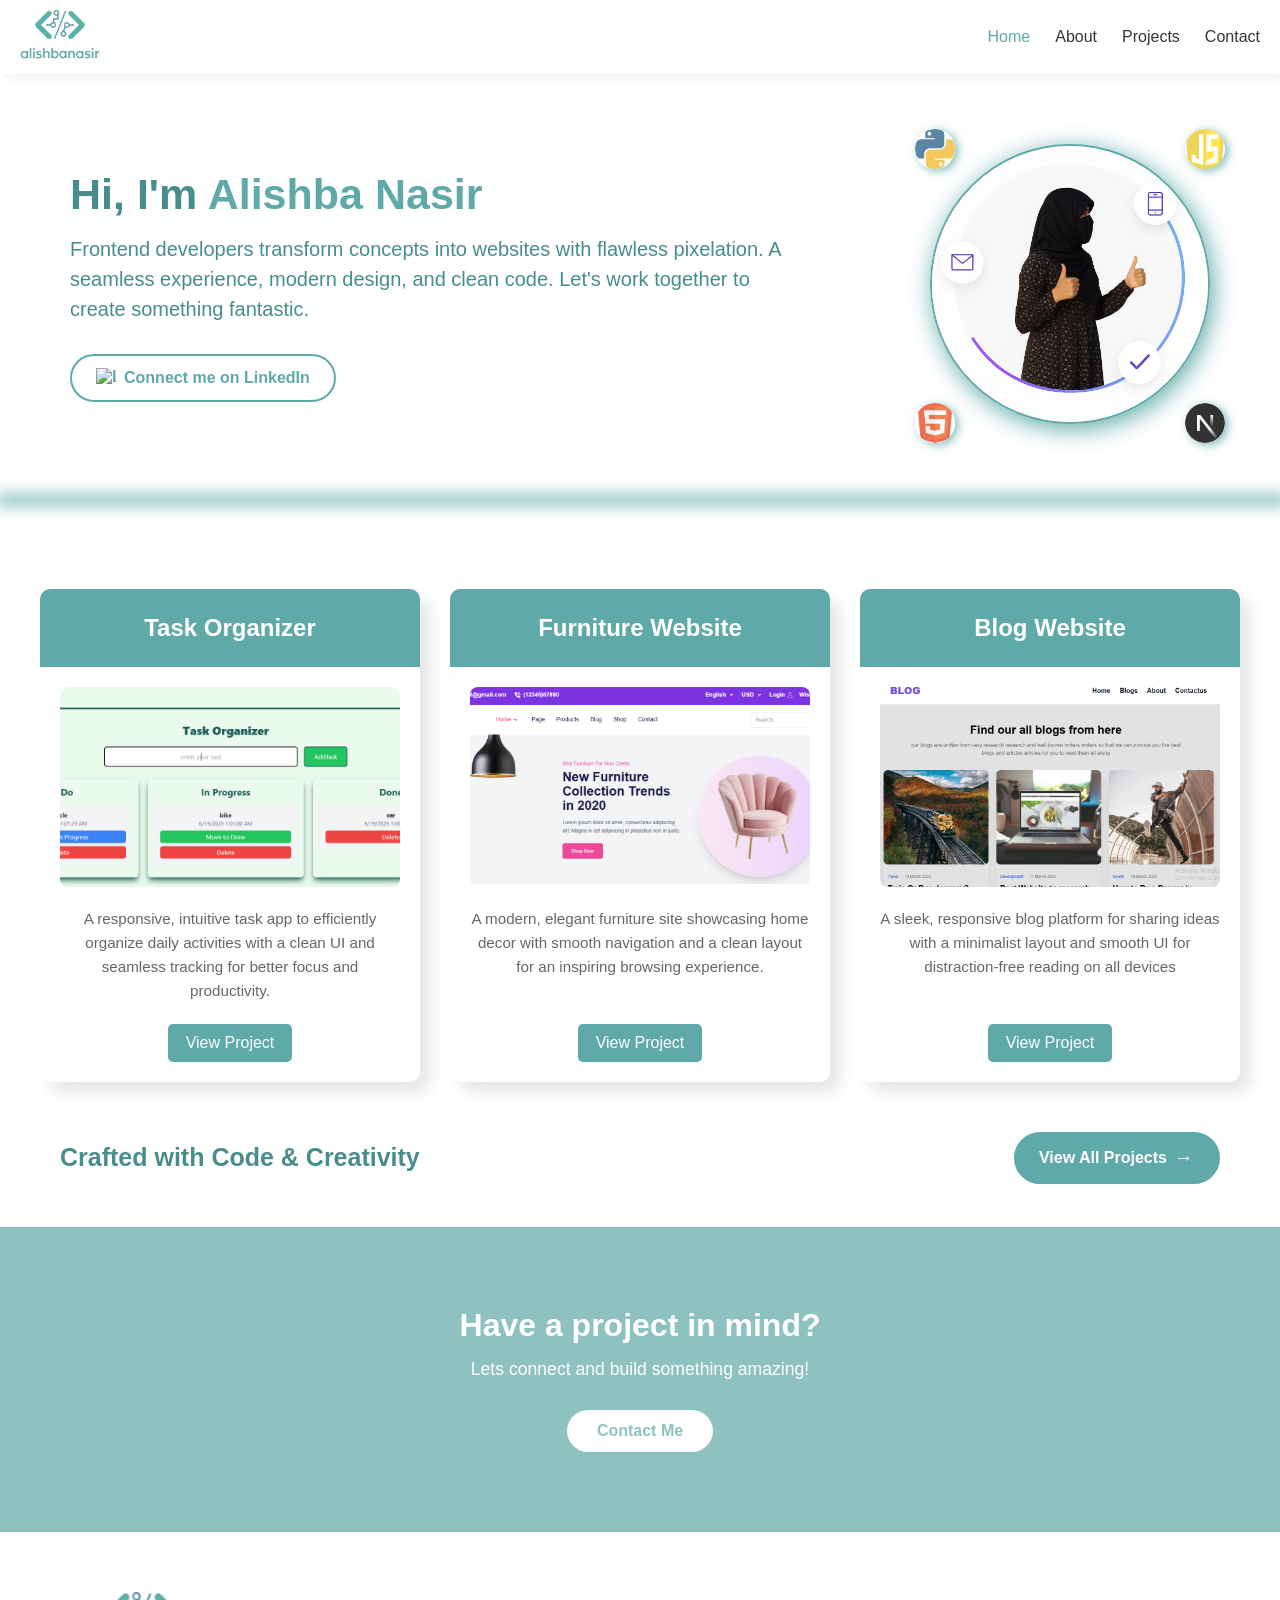
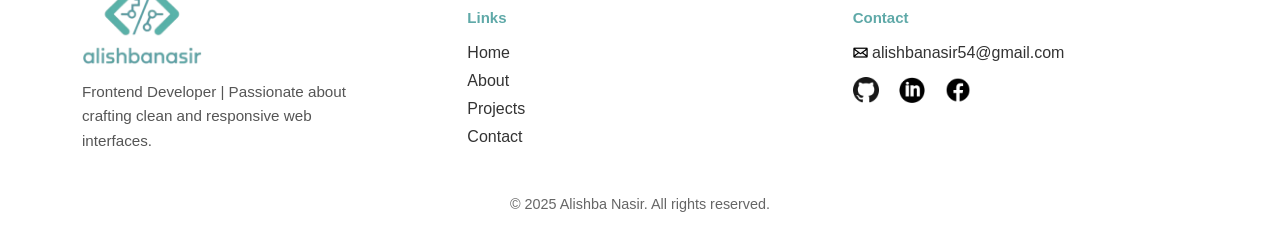
==== index.html @ 3011c217 "Updated code" ====
<!DOCTYPE html>
<html lang="en">

<head>
  <meta charset="UTF-8" />
  <meta name="viewport" content="width=device-width, initial-scale=1.0" />
  <link rel="shortcut icon" href="/assests/images/logo3.png" type="image/png">
  <link rel="icon" href="/assests/images/logo3.png" type="image/png">
  <title> Alishba Nasir | Developer</title>
  <link rel="stylesheet" href="/css/header.css" />
  <link rel="stylesheet" href="/css/home.css">
  <link rel="stylesheet" href="/css/footer.css">
</head>

<body>
  <header class="navbar">
    <div class="logo">
      <a href="/index.html"><img src="/assests/images/logo3.png" alt="Logo" /></a>
    </div>
    <div class="menu-toggle" onclick="toggleSidebar()">☰</div>
    <div class="sidebar" id="sidebar">
      <div class="close-btn" onclick="toggleSidebar()">×</div>
      <div class="sidebar-logo">
        <a href="/index.html"><img src="/assests/images/logo3.png" alt="Logo" /></a>
      </div>
      <ul class="sidebar-links">
        <li><a href="/index.html" class="active">Home</a></li>
        <li><a href="/about.html">About</a></li>
        <li><a href="/project.html">Projects</a></li>
        <li><a href="/contact.html">Contact</a></li>
      </ul>
    </div>
    <ul class="nav-links">
      <li><a href="/index.html" class="active">Home</a></li>
      <li><a href="/about.html">About</a></li>
      <li><a href="/project.html">Projects</a></li>
      <li><a href="/contact.html">Contact</a></li>
    </ul>
  </header>

  <div class="home">
    <section class="hero">
      <div class="hero-container">
        <div class="hero-text">
          <h1>Hi, I'm <span>Alishba Nasir</span></h1>
          <p>Frontend developers transform concepts into websites with flawless pixelation. A seamless experience,
            modern design, and clean code. Let's work together to create something fantastic.</p>
          <div class="hero-buttons">
            <a href="https://www.linkedin.com/in/alishba-nasirr/" target="_blank" class="btn outline linkedin-btn">
              <img src="https://cdn.jsdelivr.net/gh/devicons/devicon/icons/linkedin/linkedin-original.svg"
                alt="LinkedIn" class="icon">
              Connect me on LinkedIn
            </a>
          </div>
        </div>
        <div class="hero-image">
          <div class="image-wrapper">
            <img src="/assests/images/pro.jpeg" alt="Alishba Nasir" />
            <div class="svg-icons">
              <img src="/assests/images/python.webp" class="icon top-left" alt="python">
              <img src="/assests/images/java.svg" class="icon top-right" alt="JavaScript">
              <img src="/assests/images/html.png" class="icon bottom-left" alt="HTML">
              <img src="/assests/images/nextjs.png" class="icon bottom-right" alt="nextjs">
            </div>
          </div>
        </div>
      </div>
    </section>
    <div class="hori"></div>
    <section class="projects">
      <div class="container">
        <div class="project-grid">
          <div class="project-card">
            <div class="project-category-top">
              <h3>Task Organizer</h3>
            </div>
            <div class="project-content-bottom">
              <img src="/assests/images/task.png" alt="Task Organizer">
              <p>A responsive, intuitive task app to efficiently organize daily activities with a clean UI and seamless
                tracking for better focus and productivity.</p>
              <a href="https://smit-hackathon-task-management-system.vercel.app/" target="_blank"
                class="project-btn">View Project</a>
            </div>
          </div>
          <div class="project-card">
            <div class="project-category-top">
              <h3>Furniture Website</h3>
            </div>
            <div class="project-content-bottom">
              <img src="/assests/images/furniture.png" alt="Furniture Website">
              <p>A modern, elegant furniture site showcasing home decor with smooth navigation and a clean layout for an
                inspiring browsing experience.</p>
              <a href="https://furniture-web-eight.vercel.app/" target="_blank" class="project-btn">View Project</a>
            </div>
          </div>
          <div class="project-card">
            <div class="project-category-top">
              <h3>Blog Website</h3>
            </div>
            <div class="project-content-bottom">
              <img src="/assests/images/blog1.png" alt="Blog Website">
              <p>A sleek, responsive blog platform for sharing ideas with a minimalist layout and smooth UI for
                distraction-free reading on all devices</p>
              <a href="https://blog-website-jet-six.vercel.app/" target="_blank" class="project-btn">View Project</a>
            </div>
          </div>
        </div>
      </div>
    </section>

    <section class="projects">
      <div class="container">
        <div class="services-header">
          <h6 class="section-heading"><b>Crafted with Code & Creativity</b></h6>
          <a href="/project.html" class="view-all-services-btn">
            View All Projects
            <span class="arrow-icon">&#x2192;</span>
          </a>
        </div>
      </div>
    </section>

    <br>
    <section class="cta-section">
      <h2>Have a project in mind?</h2>
      <p>Lets connect and build something amazing!</p>
      <a href="/contact.html" class="btn primary">Contact Me</a>
    </section>
  </div>


  <footer class="footer">
    <div class="footer-container">
      <div class="footer-left">
        <a href="/index.html"><img src="/assests/images/logo3.png" alt="logo"></a>
        <p>Frontend Developer | Passionate about crafting clean and responsive web interfaces.</p>
      </div>
      <div class="footer-middle">
        <h4><b>Links</b></h4>
        <br>
        <ul>
          <li><a href="/index.html">Home</a></li>
          <li><a href="/about.html">About</a></li>
          <li><a href="/project.html">Projects</a></li>
          <li><a href="/contact.html">Contact</a></li>
        </ul>
      </div>
      <div class="footer-right">
        <h4><b>Contact</b></h4>
        <br>
        <p class="email"><img src="/assests/images/email.png" alt=""><a href="mailto:alishbanasir54@gmail.com">
            alishbanasir54@gmail.com</a></p>
        <div class="social-icons">
          <a href="https://github.com/alishbanasir"><img src="/assests/images/git.png" alt="GitHub"></a>
          <a href="https://www.linkedin.com/in/alishba-nasirr/"><img src="/assests/images/linkdin.png"
              alt="LinkedIn"></a>
          <a href="https://www.facebook.com/alishba.nasir.167"><img src="/assests/images/fac.png" alt="Facebook"></a>
        </div>
      </div>
    </div>
    <div class="footer-bottom">
      <p>&copy; 2025 Alishba Nasir. All rights reserved.</p>
    </div>
  </footer>

  <script>
    function toggleSidebar() {
      const sidebar = document.getElementById("sidebar");
      sidebar.classList.toggle("show");
    }
  </script>
</body>

</html>
---- css/header.css ----
.navbar {
  background-color: #fff;
  box-shadow: 5px 5px 12px rgba(0, 0, 0, 0.05);
  padding: 10px 20px;
  display: flex;
  justify-content: space-between;
  align-items: center;
  position: sticky;
  top: 0;
  z-index: 1000;
}
.logo img {
  width: 80px;
  height: auto;
  object-fit: contain;
}
@media (max-width: 480px) {
  .logo img {
    width: 50px;
  }
}
.nav-links {
  list-style: none;
  display: flex;
  gap: 25px;
}
.nav-links li a {
  text-decoration: none;
  color: #333;
  font-size: 1rem;
  font-weight: 500;
  transition: 0.3s ease;
}
.nav-links li a:hover,
.nav-links li a.active {
  color: #5fa9a8;
}
.active {
  color: #5fa9a8;
}
.menu-toggle {
  display: none;
}
@media (max-width: 768px) {
  .menu-toggle {
    display: block;
    font-size: 1.8rem;
    cursor: pointer;
    color: #5fa9a8;
  }
  .nav-links {
    display: none !important;
  }
}
.sidebar {
  position: fixed;
  top: 0;
  left: -300px;
  width: 250px;
  height: 100%;
  background-color: white;
  box-shadow: 2px 0 10px rgba(0, 0, 0, 0.1);
  z-index: 2000;
  display: flex;
  flex-direction: column;
  align-items: center;
  padding-top: 20px;
  transition: 0.3s ease-in-out;
}
.sidebar.show {
  left: 0;
}
.close-btn {
  align-self: flex-end;
  font-size: 1.8rem;
  margin: 10px 20px 0 0;
  cursor: pointer;
  color: #5fa9a8;
}
.sidebar-logo img {
  width: 80px;
  margin-bottom: 20px;
}
.sidebar-links {
  list-style: none;
  padding: 0;
  width: 100%;
  text-align: center;
}
.sidebar-links li {
  margin: 15px 0;
}
.sidebar-links li a {
  text-decoration: none;
  color: #333;
  font-weight: 500;
  font-size: 1.1rem;
  transition: 0.3s ease;
}
.sidebar-links li a:hover,
.sidebar-links li a.active {
  color: #5fa9a8;
}
---- css/home.css ----
* {
  margin: 0;
  padding: 0;
  box-sizing: border-box;
}
body {
  font-family: Arial, sans-serif;
  margin: 0;
  padding: 0;
  box-sizing: border-box;
  background-color: #ffffff;
  overflow-x: hidden;
}

/* home */
.home {
  animation: fadeIn 1s ease-in-out;
}
.hero {
  position: relative;
  background-color: transparent;
  width: 100%;
  margin: auto;
  padding: 20px 20px;
  overflow: hidden;
}
.hero-container {
  width: 100%;
  margin: auto;
  display: flex;
  padding: 50px;
  background-color: transparent;
  animation: fadeIn 1s ease-in-out;
  flex-direction: column-reverse;
  align-items: center;
  gap: 60px;
  position: relative;
  z-index: 1;
}
.hero-text {
  flex: 1;
  text-align: center;
  padding: 0 px;
}
.hero-text h1 {
  font-size: clamp(33px, 6vw, 43px);
  color: #468d8c;
  margin-bottom: 15px;
}
.hero-text h1 span {
  color: #5fa9a8;
}
.hero-text p {
  font-size: clamp(17px, 3vw, 20px);
  line-height: 1.5;
  max-width: 90%;
  margin: auto;
  color: #468d8c;
}
@media (max-width: 768px) {
  .hero-text h1 {
    font-size: clamp(26px, 5vw, 34px);
  }
  .hero-text p {
    font-size: clamp(15px, 2.8vw, 16px);
    max-width: 95%;
  }
}
@media (max-width: 480px) {
  .hero-text h1 {
    font-size: clamp(28px, 8vw, 30px);
    margin-bottom: 10px;
  }
  .hero-text p {
    font-size: clamp(15px, 3.5vw, 16px);
    max-width: 100%;
    line-height: 1.4;
  }
  .hero-text {
    padding: 0 15px;
  }
}
@media (min-width: 320px) and (max-width: 450px) {
  .hero-text h1 {
    font-size: clamp(30px, 7vw, 40px);
  }
}
.hero-buttons {
  display: flex;
  margin-top: 30px;
  justify-content: flex-start;
  gap: 10px;
  flex-wrap: wrap;
}

.btn {
  padding: 12px 24px;
  font-size: 1rem;
  border-radius: 30px;
  font-weight: 600;
  transition: 0.3s ease;
  text-decoration: none;
  display: inline-flex;
  align-items: center;
  white-space: nowrap;
}

.btn.primary {
  background-color: #5fa9a8;
  color: #fff;
}

.btn.primary:hover {
  text-decoration: 2px underline #ffffff;
}

.btn.outline {
  border: 2px solid #5fa9a8;
  color: #5fa9a8;
  background: transparent;
}
.btn.outline:hover {
  background-color: #5fa9a8;
  box-shadow: 5px 5px 5px #5fa9a8;
  color: white;
}

.btn .icon {
  width: 20px;
  height: 20px;
  margin-right: 8px;
}
@media (max-width: 480px) {
  .btn {
    font-size: 0.9rem;
    padding: 10px 20px;
  }

  .btn .icon {
    width: 18px;
    height: 18px;
    margin-right: 6px;
  }
}
.hero-image .image-wrapper {
  position: relative;
  width: 100%;
  max-width: 280px;
  height: auto;
}
.hero-image img {
  width: 100%;
  max-width: 280px;
  height: auto;
  border-radius: 50%;
  object-fit: cover;
  border: 2px solid #5fa9a8;
  box-shadow: 3px 5px 24px #5fa9a8;
}
.svg-icons .icon {
  border: 0px solid black;
  box-shadow: 3px 2px 10px #5fa9a8;
}
.svg-icons {
  position: absolute;
  top: 0;
  left: 0;
  width: 100%;
  height: 100%;
  pointer-events: none;
}
.svg-icons .icon {
  position: absolute;
  width: 40px;
  height: 40px;
  animation: float 6s ease-in-out infinite;
  opacity: 0.8;
}
@media (max-width: 480px) {
  .svg-icons .icon {
    width: 30px;
    height: 30px;
  }
  .hero-buttons {
    justify-content: center;
    display: flex;
  }
}
@media (max-width: 768px) {
  .hero-buttons {
    justify-content: center;
    display: flex;
  }
}
.svg-icons .top-left {
  top: -15px;
  left: -15px;
}
.svg-icons .top-right {
  top: -15px;
  right: -15px;
}
.svg-icons .bottom-left {
  bottom: -15px;
  left: -15px;
}
.svg-icons .bottom-right {
  bottom: -15px;
  right: -15px;
}
.cta-section {
  text-align: center;
  padding: 80px 20px;
  background: #5fa9a8;
  color: #fff;
  opacity: 0.7;
}
.cta-section h2 {
  font-size: 2rem;
  margin-bottom: 15px;
  color: #fff;
}
.cta-section p {
  font-size: 1.1rem;
  margin-bottom: 30px;
}
.cta-section .btn.primary {
  padding: 12px 30px;
  background-color: #fff;
  color: #5fa9a8;
  font-weight: 600;
  border-radius: 30px;
  text-decoration: none;
  transition: 0.3s ease;
}
.cta-section .btn.primary:hover {
  background-color: #5fa9a8;
  color: #fff;
  border: 4px solid #fff;
}
@keyframes float {
  0%,
  100% {
    transform: translateY(0);
  }
  50% {
    transform: translateY(-10px);
  }
}
@media (min-width: 768px) {
  .hero-container {
    flex-direction: row;
    justify-content: space-between;
    align-items: center;
  }
  .hero-text {
    text-align: left;
  }
  .hero-text p {
    margin-left: 0;
  }
}
.linkedin-contact a.btn {
  margin-top: 10px;
  display: inline-block;
  text-decoration: none;
  color: #0077b5;
  border: 2px solid #0077b5;
  padding: 10px 20px;
  border-radius: 5px;
  transition: all 0.3s ease;
}

.linkedin-contact a.btn:hover {
  background-color: #0077b5;
  color: white;
}

/* about */
.container {
  width: 100%;
  margin: auto;
  height: min-content;
  padding: 25px 20px;
  animation: fadeIn 1s ease-in-out;
}
h2 {
  text-align: center;
  font-size: 2.8rem;
  margin-bottom: 50px;
  color: #003b73;
}
.about-wrapper {
  display: flex;
  flex-direction: column-reverse;
  gap: 40px;
  align-items: center;
  background-color: transparent;
  border-radius: 15px;
  box-shadow: 0 8px 25px rgba(0, 0, 0, 0.06);
  padding: 40px;
  animation: fadeIn 1s ease-in-out;
}
.about-text {
  flex: 1;
}
.about-text p {
  font-size: 1.1rem;
  line-height: 1.8;
  margin-bottom: 15px;
}
.about-text strong {
  color: #5fa9a8;
}
.about-img img {
  width: 100%;
  max-width: 280px;
  height: auto;
  border-radius: 50%;
  object-fit: cover;
  border: 2px solid #5fa9a8;
  box-shadow: 3px 5px 24px #5fa9a8;
}
.skills {
  text-align: center;
  margin-top: 40px;
  width: 100%;
}
.skills h3 {
  font-size: 40px;
  margin-bottom: 30px;
  color: #5fa9a8;
}
.skills-list {
  display: flex;
  flex-wrap: wrap;
  justify-content: center;
  gap: 20px;
}
.skills-list span:hover {
  background-color: transparent;
  color: #5fa9a8;
  border: 2px solid #5fa9a8;
}
.skills-list span {
  background-color: #5fa9a8;
  color: #fff;
  padding: 12px 15px;
  border-radius: 50px;
  font-size: 0.95rem;
  font-weight: 500;
}
@media (min-width: 768px) {
  .about-wrapper {
    flex-direction: row;
  }
}
@keyframes fadeIn {
  from {
    opacity: 0;
    transform: translateY(20px);
  }
  to {
    opacity: 1;
    transform: translateY(0);
  }
}

/* project , home*/
.projects {
  background-color: transparent;
  padding: 0px 20px;
}
:root {
  --primary-seagreen: #5fa9a8;
  --light-grey-bg: #f8f8f8;
  --dark-text: #333333;
  --medium-text: #666666;
  --white: #ffffff;
  --shadow-base: rgba(0, 0, 0, 0.1);
  --shadow-hover: rgba(0, 0, 0, 0.2);
}
.projects-section {
  padding: 80px 0;
}
.services-header {
  display: flex;
  justify-content: space-between;
  align-items: center;
  padding: 0 20px;
  flex-wrap: nowrap;
}
.section-tagline {
  font-size: 1em;
}
.section-heading {
  font-size: 25px;
  color: #468d8c;
  font-weight: 700;
}
.view-all-services-btn {
  padding: 14px 23px;
  font-weight: 600;
  display: flex;
  align-items: center;
  justify-content: center;
  gap: 5px;
  border: 2px solid #5fa9a8;
  background-color: #5fa9a8;
  transition: all 0.3s ease;
  color: white;
  border-radius: 50px;
  transition: background-color 0.3s ease;
  text-decoration: none;
  white-space: nowrap;
  flex-shrink: 0;
  margin-left: auto;
}
.view-all-services-btn .arrow-icon {
  background-color: #5fa9a8;
  color: #fff;
  border-radius: 50%;
  width: 23px;
  height: 20px;
  display: flex;
  justify-content: center;
  align-items: center;
  font-size: 1.2em;
  font-weight: bold;
  color: white;
  transition: background-color 0.3s ease;
}
.view-all-services-btn:hover {
  transform: scale(1.06);
}
.view-all-services-btn:hover {
  background-color: transparent;
  border: 2px solid #5fa9a8;
  color: #5fa9a8;
}
.view-all-services-btn:hover .arrow-icon {
  background-color: #fff;
  color: #5fa9a8;
  font-size: 25px;
  font-weight: 900;
  margin-bottom: 5px;
}
.project-grid {
  display: grid;
  grid-template-columns: repeat(auto-fit, minmax(300px, 1fr));
  gap: 30px;
  margin-top: 3%;
  animation: fadeIn 1s ease-in-out;
}
@media (min-width: 768px) {
  .project-grid {
    grid-template-columns: repeat(2, 1fr);
  }
}
@media (min-width: 1024px) {
  .project-grid {
    grid-template-columns: repeat(3, 1fr);
  }
}
.project-card {
  background-color: transparent;
  border-radius: 10px;
  overflow: hidden;
  animation: fadeIn 1s ease-in-out;
  box-shadow: 10px 10px 15px rgba(0, 0, 0, 0.1);
  transition: transform 0.4s ease;
  box-shadow: 0.4s ease;
  text-align: center;
  display: flex;
  flex-direction: column;
  position: relative;
}
.project-card:hover {
  transform: translateY(-10px);
  box-shadow: 0 15px 30px var(--shadow-hover);
}
.project-category-top {
  background-color: var(--primary-seagreen);
  color: var(--white);
  padding: 25px 20px;
  text-align: center;
}
.project-category-top h3 {
  margin: 0;
  font-size: 1.5rem;
  font-weight: 600;
}
.project-content-bottom {
  padding: 20px;
  flex-grow: 1;
  display: flex;
  flex-direction: column;
  justify-content: space-between;
  align-items: center;
}
.project-content-bottom img {
  width: 100%;
  height: 200px;
  object-fit: cover;
  border-radius: 8px;
  margin-bottom: 20px;
}
.project-content-bottom p {
  font-size: 0.95rem;
  color: var(--medium-text);
  line-height: 1.6;
  margin-bottom: 20px;
  flex-grow: 1;
  text-align: center;
}
.project-btn {
  display: inline-block;
  background-color: #5fa9a8;
  transition: all 0.3s ease;
  color: white;
  padding: 10px 18px;
  border-radius: 5px;
  transition: background-color 0.3s ease;
  text-decoration: none;
}
.project-card:hover {
  transform: scale(1.06);
}
.project-btn:hover {
  background-color: transparent;
  border: 2px solid #5fa9a8;
  color: #5fa9a8;
}
@media (max-width: 992px) {
  .services-header {
    flex-direction: column;
    align-items: center;
  }
  .section-heading {
    font-size: 25px;
    text-align: center;
    width: 100%;
  }
  .view-all-services-btn {
    max-width: 160px;
    padding: 10px 23px;
    margin-top: 8px;
    font-size: 0.95em;
    margin-left: 0;
  }
  .view-all-services-btn .arrow-icon {
    width: 23px;
    height: 20px;
  }
  .projects-section {
    padding: 60px 0;
  }
  .project-grid {
    grid-template-columns: 1fr;
    gap: 25px;
  }
  .project-category-top h3 {
    font-size: 1.3rem;
  }
  .project-content-bottom img {
    height: 180px;
  }
  .project-content-bottom p {
    font-size: 0.9rem;
  }
  .project-btn {
    padding: 8px 16px;
    font-size: 0.9rem;
  }
  .contact-me-btn {
    padding: 12px 30px;
    font-size: 1.1rem;
  }
}
@media (max-width: 768px) {
  .services-header {
    margin-bottom: 30px;
    gap: 15px;
  }
  .section-heading {
    font-size: 20px;
  }
  .view-all-services-btn {
    max-width: 280px;
    margin-top: 1px;
    padding: 12px 25px;
    font-size: 0.9em;
  }
  .view-all-services-btn .arrow-icon {
    width: 22px;
    height: 22px;
  }
}
@media (max-width: 480px) {
  .services-header {
    margin-bottom: 25px;
    gap: 10px;
  }
  .section-heading {
    font-size: 14px;
  }
  .view-all-services-btn {
    max-width: 250px;
    padding: 10px 20px;
    font-size: 0.85em;
  }
  .view-all-services-btn .arrow-icon {
    width: 20px;
    height: 20px;
  }
  .projects-section {
    padding: 40px 0;
  }
  .project-category-top {
    padding: 20px 15px;
  }
  .project-content-bottom {
    padding: 15px;
  }
  .project-content-bottom img {
    height: 150px;
  }
  .contact-me-btn {
    padding: 10px 25px;
    font-size: 1rem;
  }
}
@keyframes fadeIn {
  from {
    opacity: 0;
    transform: translateY(20px);
  }
  to {
    opacity: 1;
    transform: translateY(0);
  }
}
.hori {
  color: #5fa9a8;
  margin-bottom: 30px;
  box-shadow: 2px 2px 15px 5px #5fa9a8;
  opacity: 0.9;
}

/* contact */
.contact h2 {
  text-align: center;
  font-size: 2rem;
  color: #5fa9a8;
  margin-bottom: 15px;
}
.contact-form {
  max-width: 600px;
  margin: 0 auto;
  display: flex;
  animation: fadeIn 1s ease-in-out;
  flex-direction: column-reverse;
  flex-direction: column;
  gap: 15px;
}
.contact-form input,
.contact-form textarea {
  padding: 12px;
  border: 1px solid #ccc;
  border-radius: 5px;
  font-size: 1rem;
}
.contact-form .btn {
  background-color: #5fa9a8;
  color: white;
  border: none;
  border-radius: 5px;
  font-size: medium;
  padding: 15px 15px;
  cursor: pointer;
}
.contact-form .btn:hover {
  border: 2px solid #5fa9a8;
  border-radius: 5px;
  color: #5fa9a8;
  font-weight: 600;
  background-color: transparent;
  text-decoration: underline #5fa9a8;
}
.contact-info {
  text-align: center;
  margin-top: 40px;
  font-size: 14px;
}
.contact-info a {
  color: #5fa9a8;
  margin-top: 2px;
  text-decoration: none;
}
.contact-info a:hover {
  text-decoration: underline;
}
---- css/footer.css ----
.footer {
  background-color: transparent;
  color: #333;
  font-family: "Segoe UI", sans-serif;

  padding: 60px 20px 30px;
}
.footer-container {
  width: 90%;
  margin: auto;
  display: flex;
  flex-wrap: wrap;
  gap: 40px;
}
.footer h2,
.footer h4 {
  color: #5fa9a8;
  margin-top: 5%;
  font-size: 15px;
  font-weight: 600;
}
.footer-left,
.footer-middle,
.footer-right {
  flex: 1 1 250px;
}
.footer-left img {
  max-width: 120px;
  height: auto;
  margin-bottom: 10px;
}
.footer-left p {
  font-size: 0.95rem;
  line-height: 1.6;
  color: #555;
  max-width: 280px;
}
.footer-middle ul {
  list-style: none;
  padding: 0;
  margin: 0;
}
.footer-middle ul li {
  margin-bottom: 10px;
}
.footer-middle ul li a {
  text-decoration: none;
  color: #333;
  transition: color 0.3s;
}
.footer-middle ul li a:hover {
  color: #5fa9a8;
}
.footer-right a {
  color: #333;
  text-decoration: none;
}
.footer-right a:hover {
  color: #5fa9a8;
}
.email {
  margin-bottom: 8px;
}
.social-icons {
  margin-top: 15px;
  display: flex;
  flex-wrap: wrap;
  gap: 20px;
}
.social-icons img:hover {
  color: #5fa9a8;
}
.social-icons a {
  display: inline-block;
}
.email img {
  width: 15px;
}
.social-icons img {
  width: 26px;
  height: 26px;
  filter: grayscale(1);
  color: #5fa9a8;
  transition: 0.3s;
}
.social-icons img:hover {
  filter: none;
  transform: scale(1.1);
  color: #5fa9a8;
  background-color: #5fa9a8;
  border-color: 2px solid #5fa9a8;
  border-radius: 30px;
  box-shadow: 2px 2px 3px #5fa9a8;
}
.footer-bottom {
  text-align: center;
  margin-top: 40px;
  font-size: 0.9rem;
  color: #666;
}

@media (max-width: 768px) {
  .footer-container {
    flex-direction: column;
    align-items: center;
    text-align: center;
  }
  .footer-left img {
    margin: 0 auto 15px;
  }
  .social-icons {
    justify-content: center;
  }
}
@media (max-width: 480px) {
  .footer-container {
    align-items: center;
    text-align: center;
    flex-direction: column;
  }
}
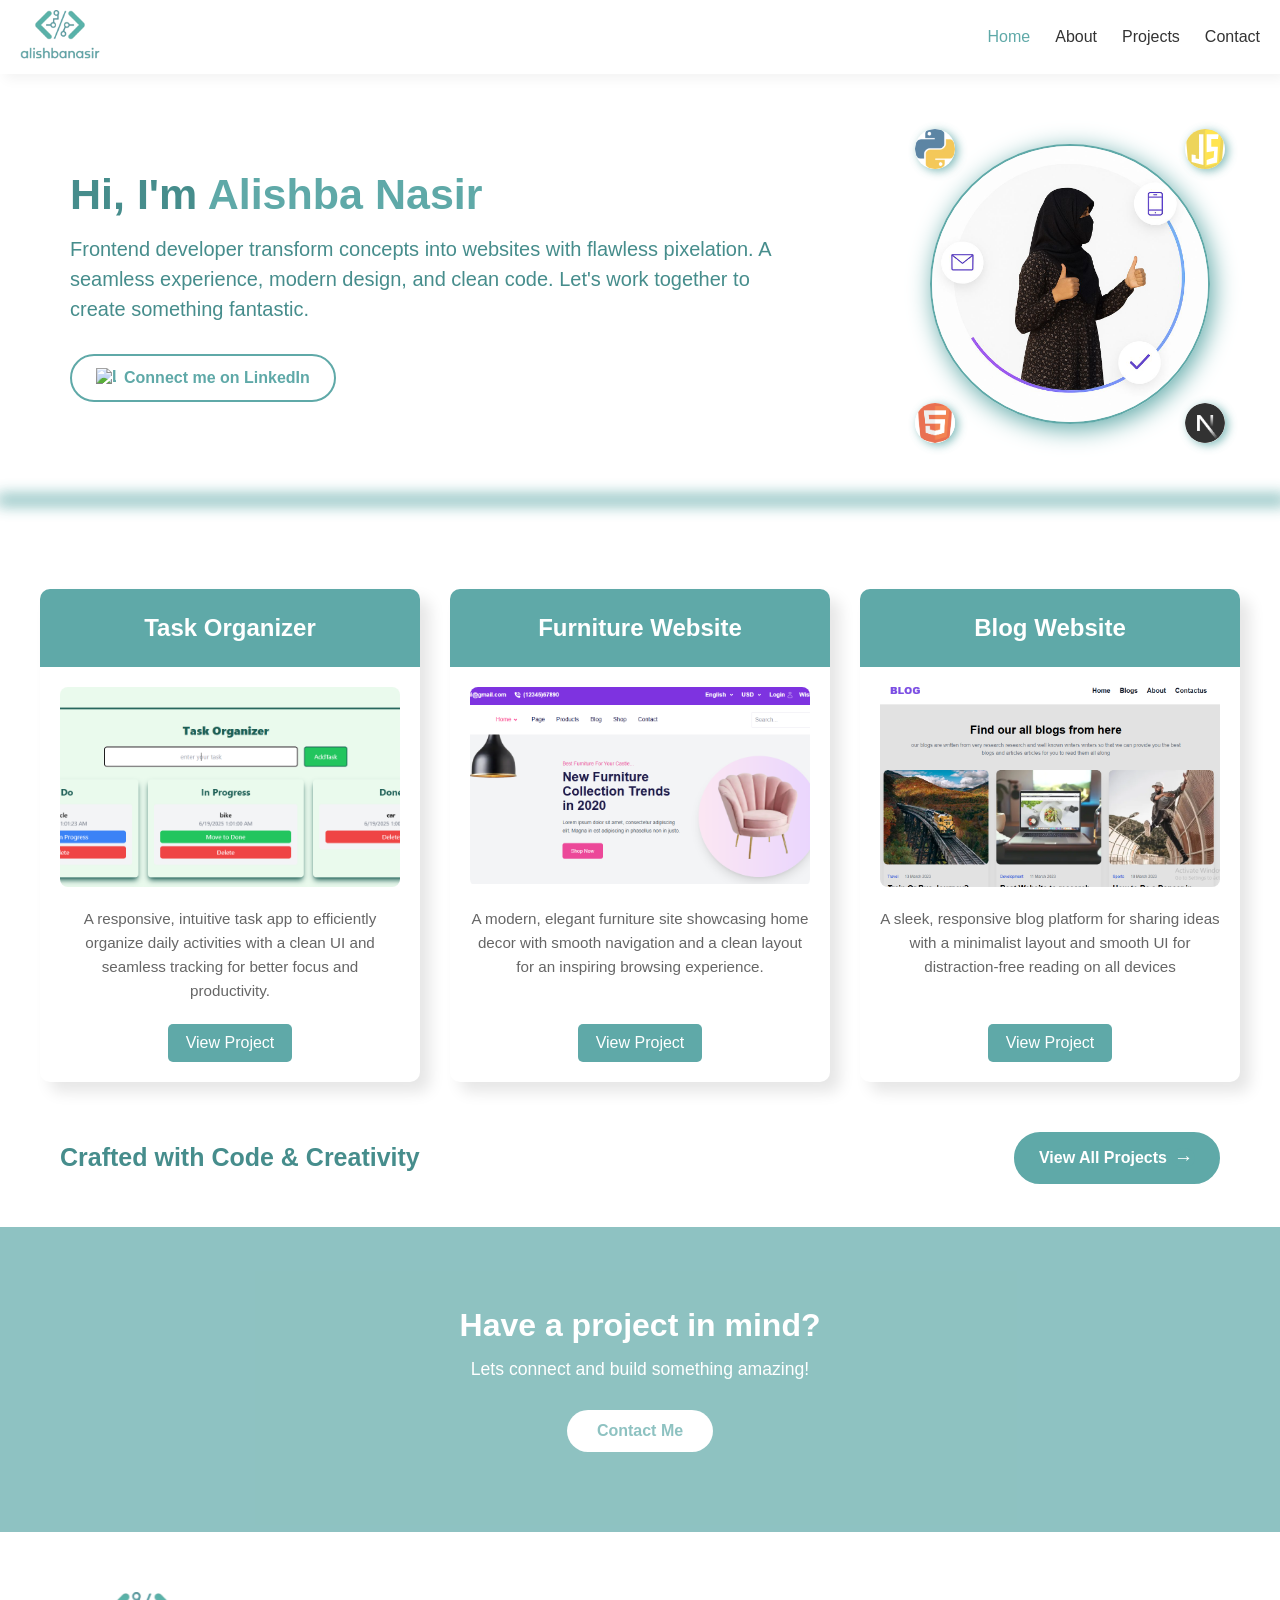
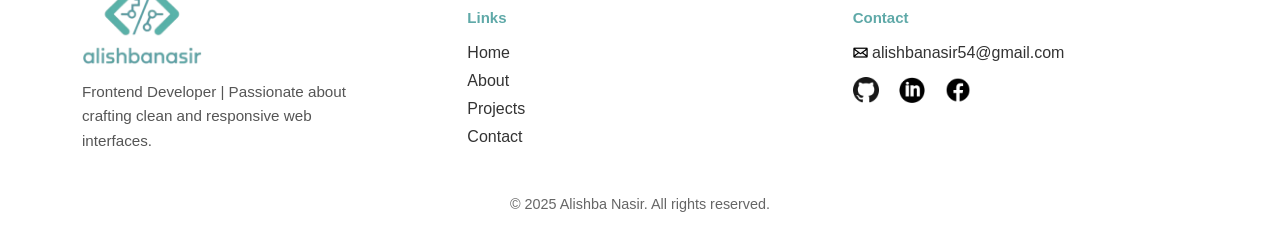
==== commit 17461c01: "Updated code" ====
--- a/index.html
+++ b/index.html
@@ -15,23 +15,23 @@
 <body>
   <header class="navbar">
     <div class="logo">
-      <a href="/index.html"><img src="/assests/images/logo3.png" alt="Logo" /></a>
+      <a href="/"><img src="/assests/images/logo3.png" alt="Logo" /></a>
     </div>
     <div class="menu-toggle" onclick="toggleSidebar()">☰</div>
     <div class="sidebar" id="sidebar">
       <div class="close-btn" onclick="toggleSidebar()">×</div>
       <div class="sidebar-logo">
-        <a href="/index.html"><img src="/assests/images/logo3.png" alt="Logo" /></a>
+        <a href="/"><img src="/assests/images/logo3.png" alt="Logo" /></a>
       </div>
       <ul class="sidebar-links">
-        <li><a href="/index.html" class="active">Home</a></li>
+        <li><a href="/" class="active">Home</a></li>
         <li><a href="/about.html">About</a></li>
         <li><a href="/project.html">Projects</a></li>
         <li><a href="/contact.html">Contact</a></li>
       </ul>
     </div>
     <ul class="nav-links">
-      <li><a href="/index.html" class="active">Home</a></li>
+      <li><a href="/" class="active">Home</a></li>
       <li><a href="/about.html">About</a></li>
       <li><a href="/project.html">Projects</a></li>
       <li><a href="/contact.html">Contact</a></li>
@@ -43,7 +43,7 @@
       <div class="hero-container">
         <div class="hero-text">
           <h1>Hi, I'm <span>Alishba Nasir</span></h1>
-          <p>Frontend developers transform concepts into websites with flawless pixelation. A seamless experience,
+          <p>Frontend developer transform concepts into websites with flawless pixelation. A seamless experience,
             modern design, and clean code. Let's work together to create something fantastic.</p>
           <div class="hero-buttons">
             <a href="https://www.linkedin.com/in/alishba-nasirr/" target="_blank" class="btn outline linkedin-btn">
@@ -132,14 +132,14 @@
   <footer class="footer">
     <div class="footer-container">
       <div class="footer-left">
-        <a href="/index.html"><img src="/assests/images/logo3.png" alt="logo"></a>
+        <a href="/"><img src="/assests/images/logo3.png" alt="logo"></a>
         <p>Frontend Developer | Passionate about crafting clean and responsive web interfaces.</p>
       </div>
       <div class="footer-middle">
         <h4><b>Links</b></h4>
         <br>
         <ul>
-          <li><a href="/index.html">Home</a></li>
+          <li><a href="/">Home</a></li>
           <li><a href="/about.html">About</a></li>
           <li><a href="/project.html">Projects</a></li>
           <li><a href="/contact.html">Contact</a></li>
--- a/css/home.css
+++ b/css/home.css
@@ -670,16 +670,18 @@
   border-radius: 5px;
   font-size: 1rem;
 }
-.contact-form .btn {
+.contact-form .btn-message {
   background-color: #5fa9a8;
   color: white;
   border: none;
   border-radius: 5px;
   font-size: medium;
+  text-align: center;
+  align-items: center;
   padding: 15px 15px;
   cursor: pointer;
 }
-.contact-form .btn:hover {
+.contact-form .btn-message:hover {
   border: 2px solid #5fa9a8;
   border-radius: 5px;
   color: #5fa9a8;
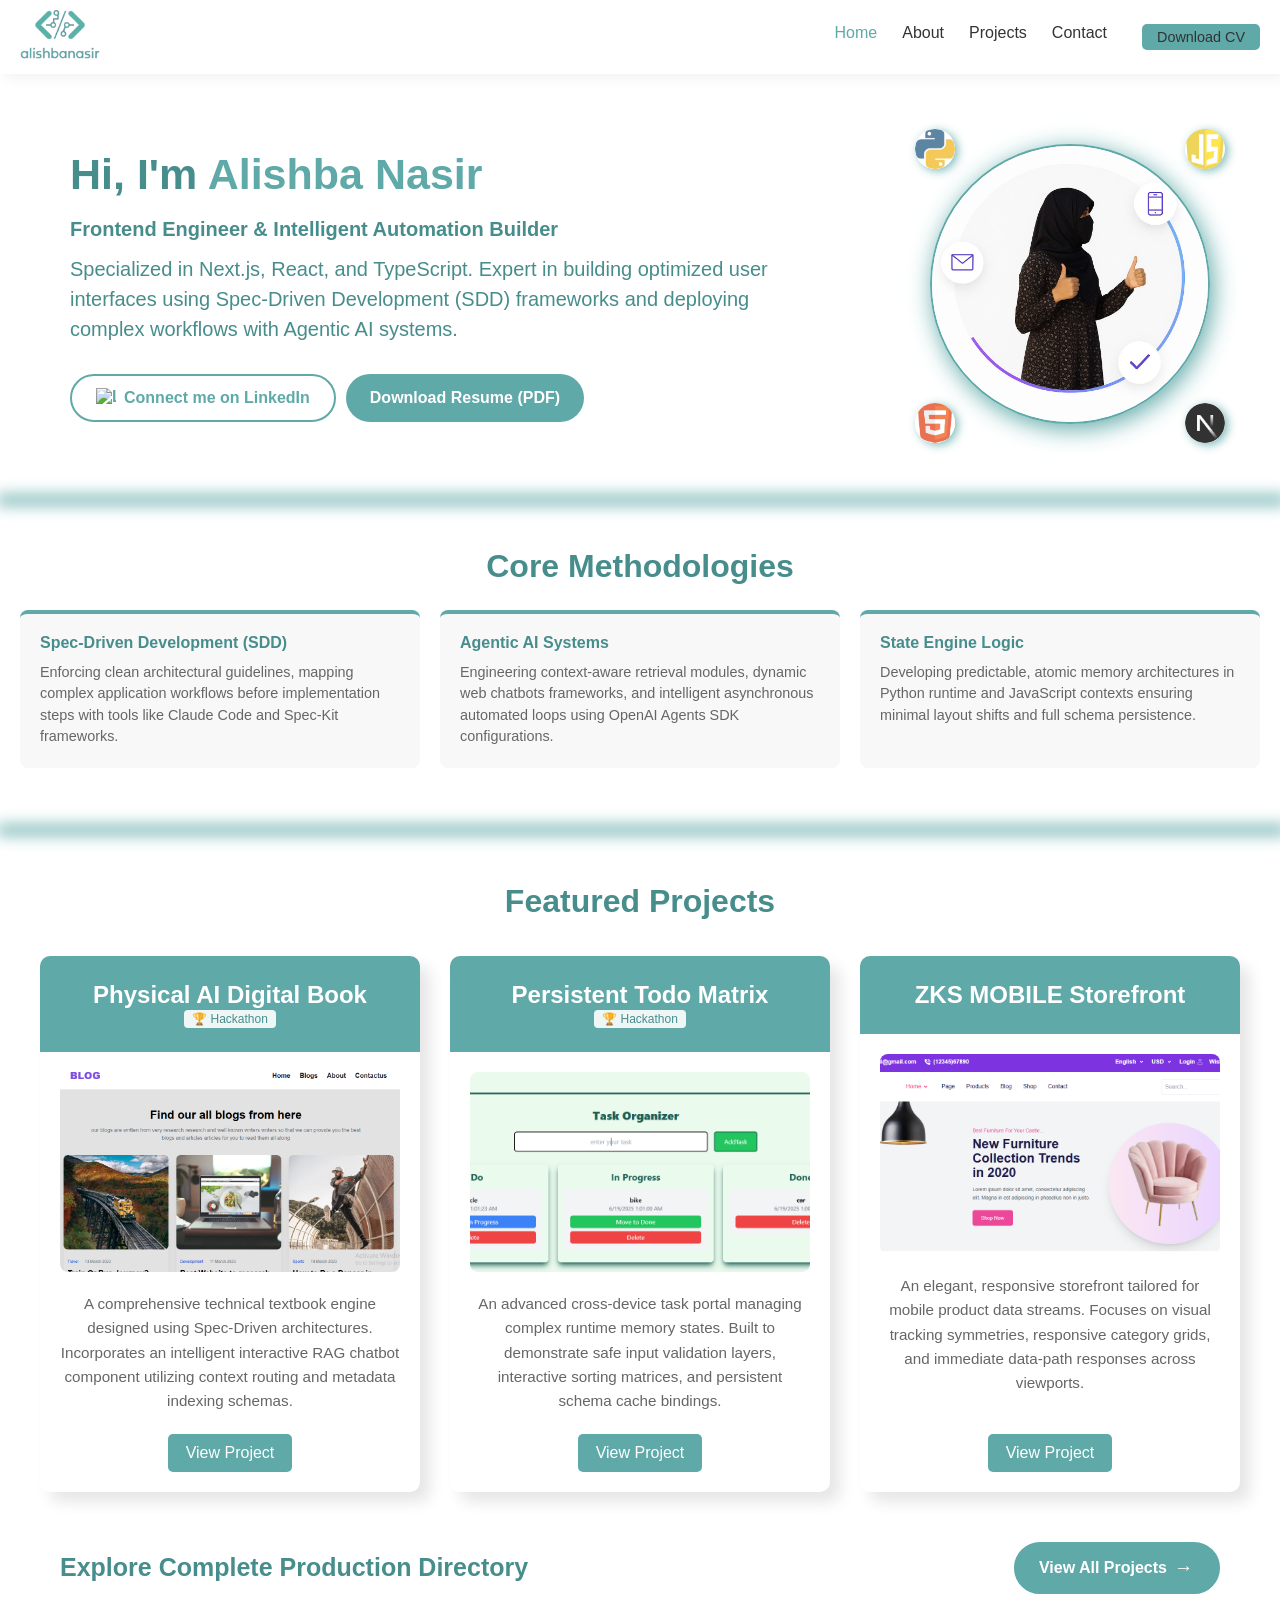
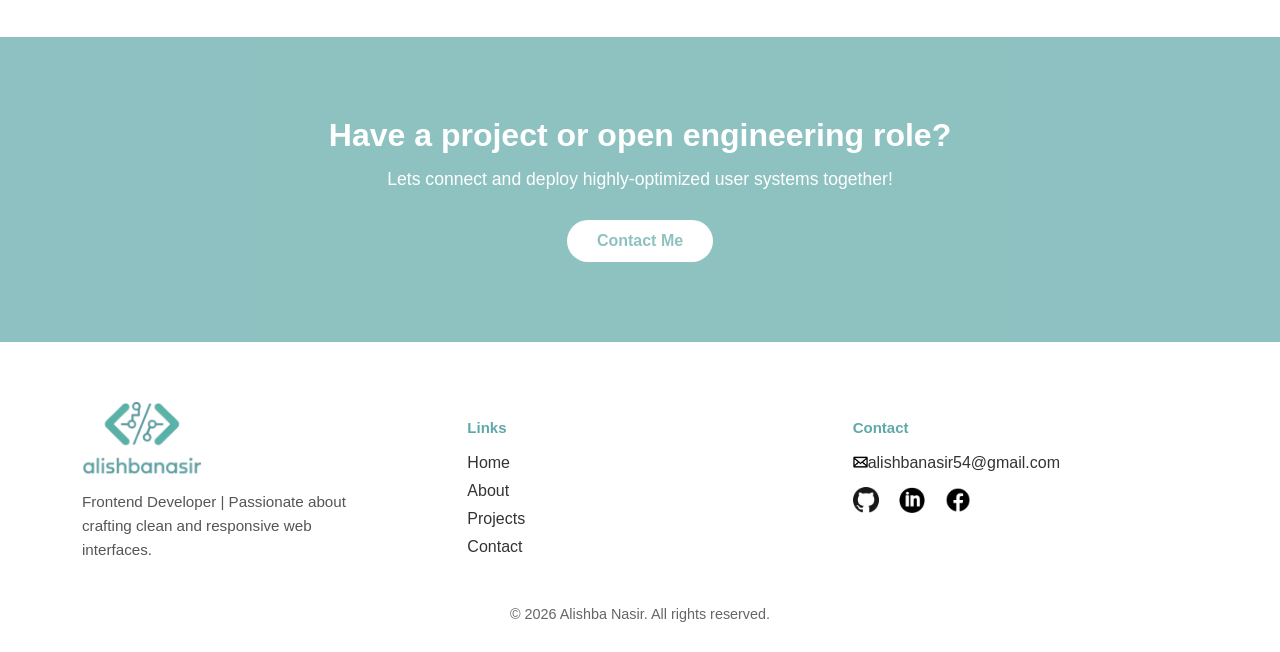
==== commit ce6a4f8b: "first commit" ====
--- a/index.html
+++ b/index.html
@@ -6,7 +6,7 @@
   <meta name="viewport" content="width=device-width, initial-scale=1.0" />
   <link rel="shortcut icon" href="/assests/images/logo3.png" type="image/png">
   <link rel="icon" href="/assests/images/logo3.png" type="image/png">
-  <title> Alishba Nasir | Developer</title>
+  <title>Alishba Nasir | Frontend Engineer & AI Automation Specialist</title>
   <link rel="stylesheet" href="/css/header.css" />
   <link rel="stylesheet" href="/css/home.css">
   <link rel="stylesheet" href="/css/footer.css">
@@ -28,6 +28,7 @@
         <li><a href="/about.html">About</a></li>
         <li><a href="/project.html">Projects</a></li>
         <li><a href="/contact.html">Contact</a></li>
+        <li><a href="/assests/images/Alishba_Nasir_Resume.pdf" download style="color: #5fa9a8; font-weight: bold;">Download CV</a></li>
       </ul>
     </div>
     <ul class="nav-links">
@@ -35,6 +36,7 @@
       <li><a href="/about.html">About</a></li>
       <li><a href="/project.html">Projects</a></li>
       <li><a href="/contact.html">Contact</a></li>
+      <li><a href="/assests/images/Alishba_Nasir_Resume.pdf" download class="project-btn" style="padding: 5px 15px; font-size: 0.9rem; margin-left: 10px;">Download CV</a></li>
     </ul>
   </header>
 
@@ -43,13 +45,16 @@
       <div class="hero-container">
         <div class="hero-text">
           <h1>Hi, I'm <span>Alishba Nasir</span></h1>
-          <p>Frontend developer transform concepts into websites with flawless pixelation. A seamless experience,
-            modern design, and clean code. Let's work together to create something fantastic.</p>
-          <div class="hero-buttons">
+          <p style="font-weight: bold; color: #468d8c; margin-bottom: 10px;">Frontend Engineer & Intelligent Automation Builder</p>
+          <p>Specialized in Next.js, React, and TypeScript. Expert in building optimized user interfaces using Spec-Driven Development (SDD) frameworks and deploying complex workflows with Agentic AI systems.</p>
+          <div class="hero-buttons" style="display: flex; gap: 10px; flex-wrap: wrap;">
             <a href="https://www.linkedin.com/in/alishba-nasirr/" target="_blank" class="btn outline linkedin-btn">
               <img src="https://cdn.jsdelivr.net/gh/devicons/devicon/icons/linkedin/linkedin-original.svg"
                 alt="LinkedIn" class="icon">
               Connect me on LinkedIn
+            </a>
+            <a href="/assests/images/Alishba_Nasir_Resume.pdf" download class="btn primary">
+              Download Resume (PDF)
             </a>
           </div>
         </div>
@@ -66,44 +71,69 @@
         </div>
       </div>
     </section>
+    
     <div class="hori"></div>
+    
+    <section class="container" style="padding: 20px; text-align: center;">
+      <h2 style="font-size: 2rem; color: #468d8c; margin-bottom: 25px;">Core Methodologies</h2>
+      <div style="display: grid; grid-template-columns: repeat(auto-fit, minmax(250px, 1fr)); gap: 20px; margin-bottom: 40px;">
+        <div style="background: #f8f8f8; padding: 20px; border-radius: 8px; border-top: 4px solid #5fa9a8; text-align: left;">
+          <h4 style="color: #468d8c; margin-bottom: 10px;">Spec-Driven Development (SDD)</h4>
+          <p style="font-size: 0.9rem; color: #666; line-height: 1.5;">Enforcing clean architectural guidelines, mapping complex application workflows before implementation steps with tools like Claude Code and Spec-Kit frameworks.</p>
+        </div>
+        <div style="background: #f8f8f8; padding: 20px; border-radius: 8px; border-top: 4px solid #5fa9a8; text-align: left;">
+          <h4 style="color: #468d8c; margin-bottom: 10px;">Agentic AI Systems</h4>
+          <p style="font-size: 0.9rem; color: #666; line-height: 1.5;">Engineering context-aware retrieval modules, dynamic web chatbots frameworks, and intelligent asynchronous automated loops using OpenAI Agents SDK configurations.</p>
+        </div>
+        <div style="background: #f8f8f8; padding: 20px; border-radius: 8px; border-top: 4px solid #5fa9a8; text-align: left;">
+          <h4 style="color: #468d8c; margin-bottom: 10px;">State Engine Logic</h4>
+          <p style="font-size: 0.9rem; color: #666; line-height: 1.5;">Developing predictable, atomic memory architectures in Python runtime and JavaScript contexts ensuring minimal layout shifts and full schema persistence.</p>
+        </div>
+      </div>
+    </section>
+
+    <div class="hori"></div>
+
     <section class="projects">
       <div class="container">
+        <h2 style="font-size: 2rem; color: #468d8c; margin-bottom: 30px; text-align: center;">Featured Projects</h2>
         <div class="project-grid">
+          
           <div class="project-card">
             <div class="project-category-top">
-              <h3>Task Organizer</h3>
+              <h3>Physical AI Digital Book</h3>
+              <span style="font-size: 0.75rem; background: #eef7f6; color: #468d8c; padding: 2px 8px; border-radius: 4px; margin-left: auto;">🏆 Hackathon</span>
             </div>
             <div class="project-content-bottom">
-              <img src="/assests/images/task.png" alt="Task Organizer">
-              <p>A responsive, intuitive task app to efficiently organize daily activities with a clean UI and seamless
-                tracking for better focus and productivity.</p>
-              <a href="https://smit-hackathon-task-management-system.vercel.app/" target="_blank"
-                class="project-btn">View Project</a>
-            </div>
-          </div>
+              <img src="/assests/images/blog1.png" alt="Physical AI Platform">
+              <p>A comprehensive technical textbook engine designed using Spec-Driven architectures. Incorporates an intelligent interactive RAG chatbot component utilizing context routing and metadata indexing schemas.</p>
+              <a href="https://physical-ai-humanoid-robotics-green-delta.vercel.app/" target="_blank" class="project-btn">View Project</a>
+            </div>
+          </div>
+
           <div class="project-card">
             <div class="project-category-top">
-              <h3>Furniture Website</h3>
+              <h3>Persistent Todo Matrix</h3>
+              <span style="font-size: 0.75rem; background: #eef7f6; color: #468d8c; padding: 2px 8px; border-radius: 4px; margin-left: auto;">🏆 Hackathon</span>
             </div>
             <div class="project-content-bottom">
-              <img src="/assests/images/furniture.png" alt="Furniture Website">
-              <p>A modern, elegant furniture site showcasing home decor with smooth navigation and a clean layout for an
-                inspiring browsing experience.</p>
-              <a href="https://furniture-web-eight.vercel.app/" target="_blank" class="project-btn">View Project</a>
-            </div>
-          </div>
+              <img src="/assests/images/task.png" alt="Hackathon Todo Matrix">
+              <p>An advanced cross-device task portal managing complex runtime memory states. Built to demonstrate safe input validation layers, interactive sorting matrices, and persistent schema cache bindings.</p>
+              <a href="https://todoapp-chi-azure.vercel.app/" target="_blank" class="project-btn">View Project</a>
+            </div>
+          </div>
+
           <div class="project-card">
             <div class="project-category-top">
-              <h3>Blog Website</h3>
+              <h3>ZKS MOBILE Storefront</h3>
             </div>
             <div class="project-content-bottom">
-              <img src="/assests/images/blog1.png" alt="Blog Website">
-              <p>A sleek, responsive blog platform for sharing ideas with a minimalist layout and smooth UI for
-                distraction-free reading on all devices</p>
-              <a href="https://blog-website-jet-six.vercel.app/" target="_blank" class="project-btn">View Project</a>
-            </div>
-          </div>
+              <img src="/assests/images/furniture.png" alt="ZKS MOBILE Store">
+              <p>An elegant, responsive storefront tailored for mobile product data streams. Focuses on visual tracking symmetries, responsive category grids, and immediate data-path responses across viewports.</p>
+              <a href="https://zks-pi.vercel.app/" target="_blank" class="project-btn">View Project</a>
+            </div>
+          </div>
+
         </div>
       </div>
     </section>
@@ -111,7 +141,7 @@
     <section class="projects">
       <div class="container">
         <div class="services-header">
-          <h6 class="section-heading"><b>Crafted with Code & Creativity</b></h6>
+          <h6 class="section-heading"><b>Explore Complete Production Directory</b></h6>
           <a href="/project.html" class="view-all-services-btn">
             View All Projects
             <span class="arrow-icon">&#x2192;</span>
@@ -122,12 +152,11 @@
 
     <br>
     <section class="cta-section">
-      <h2>Have a project in mind?</h2>
-      <p>Lets connect and build something amazing!</p>
+      <h2>Have a project or open engineering role?</h2>
+      <p>Lets connect and deploy highly-optimized user systems together!</p>
       <a href="/contact.html" class="btn primary">Contact Me</a>
     </section>
   </div>
-
 
   <footer class="footer">
     <div class="footer-container">
@@ -148,18 +177,16 @@
       <div class="footer-right">
         <h4><b>Contact</b></h4>
         <br>
-        <p class="email"><img src="/assests/images/email.png" alt=""><a href="mailto:alishbanasir54@gmail.com">
-            alishbanasir54@gmail.com</a></p>
+        <p class="email"><img src="/assests/images/email.png" alt=""><a href="mailto:alishbanasir54@gmail.com">alishbanasir54@gmail.com</a></p>
         <div class="social-icons">
           <a href="https://github.com/alishbanasir"><img src="/assests/images/git.png" alt="GitHub"></a>
-          <a href="https://www.linkedin.com/in/alishba-nasirr/"><img src="/assests/images/linkdin.png"
-              alt="LinkedIn"></a>
+          <a href="https://www.linkedin.com/in/alishba-nasirr/"><img src="/assests/images/linkdin.png" alt="LinkedIn"></a>
           <a href="https://www.facebook.com/alishba.nasir.167"><img src="/assests/images/fac.png" alt="Facebook"></a>
         </div>
       </div>
     </div>
     <div class="footer-bottom">
-      <p>&copy; 2025 Alishba Nasir. All rights reserved.</p>
+      <p>&copy; 2026 Alishba Nasir. All rights reserved.</p>
     </div>
   </footer>
 
--- a/css/home.css
+++ b/css/home.css
@@ -670,7 +670,7 @@
   border-radius: 5px;
   font-size: 1rem;
 }
-.contact-form .btn-message {
+.contact-form .btn {
   background-color: #5fa9a8;
   color: white;
   border: none;
@@ -681,7 +681,7 @@
   padding: 15px 15px;
   cursor: pointer;
 }
-.contact-form .btn-message:hover {
+.contact-form .btn:hover {
   border: 2px solid #5fa9a8;
   border-radius: 5px;
   color: #5fa9a8;
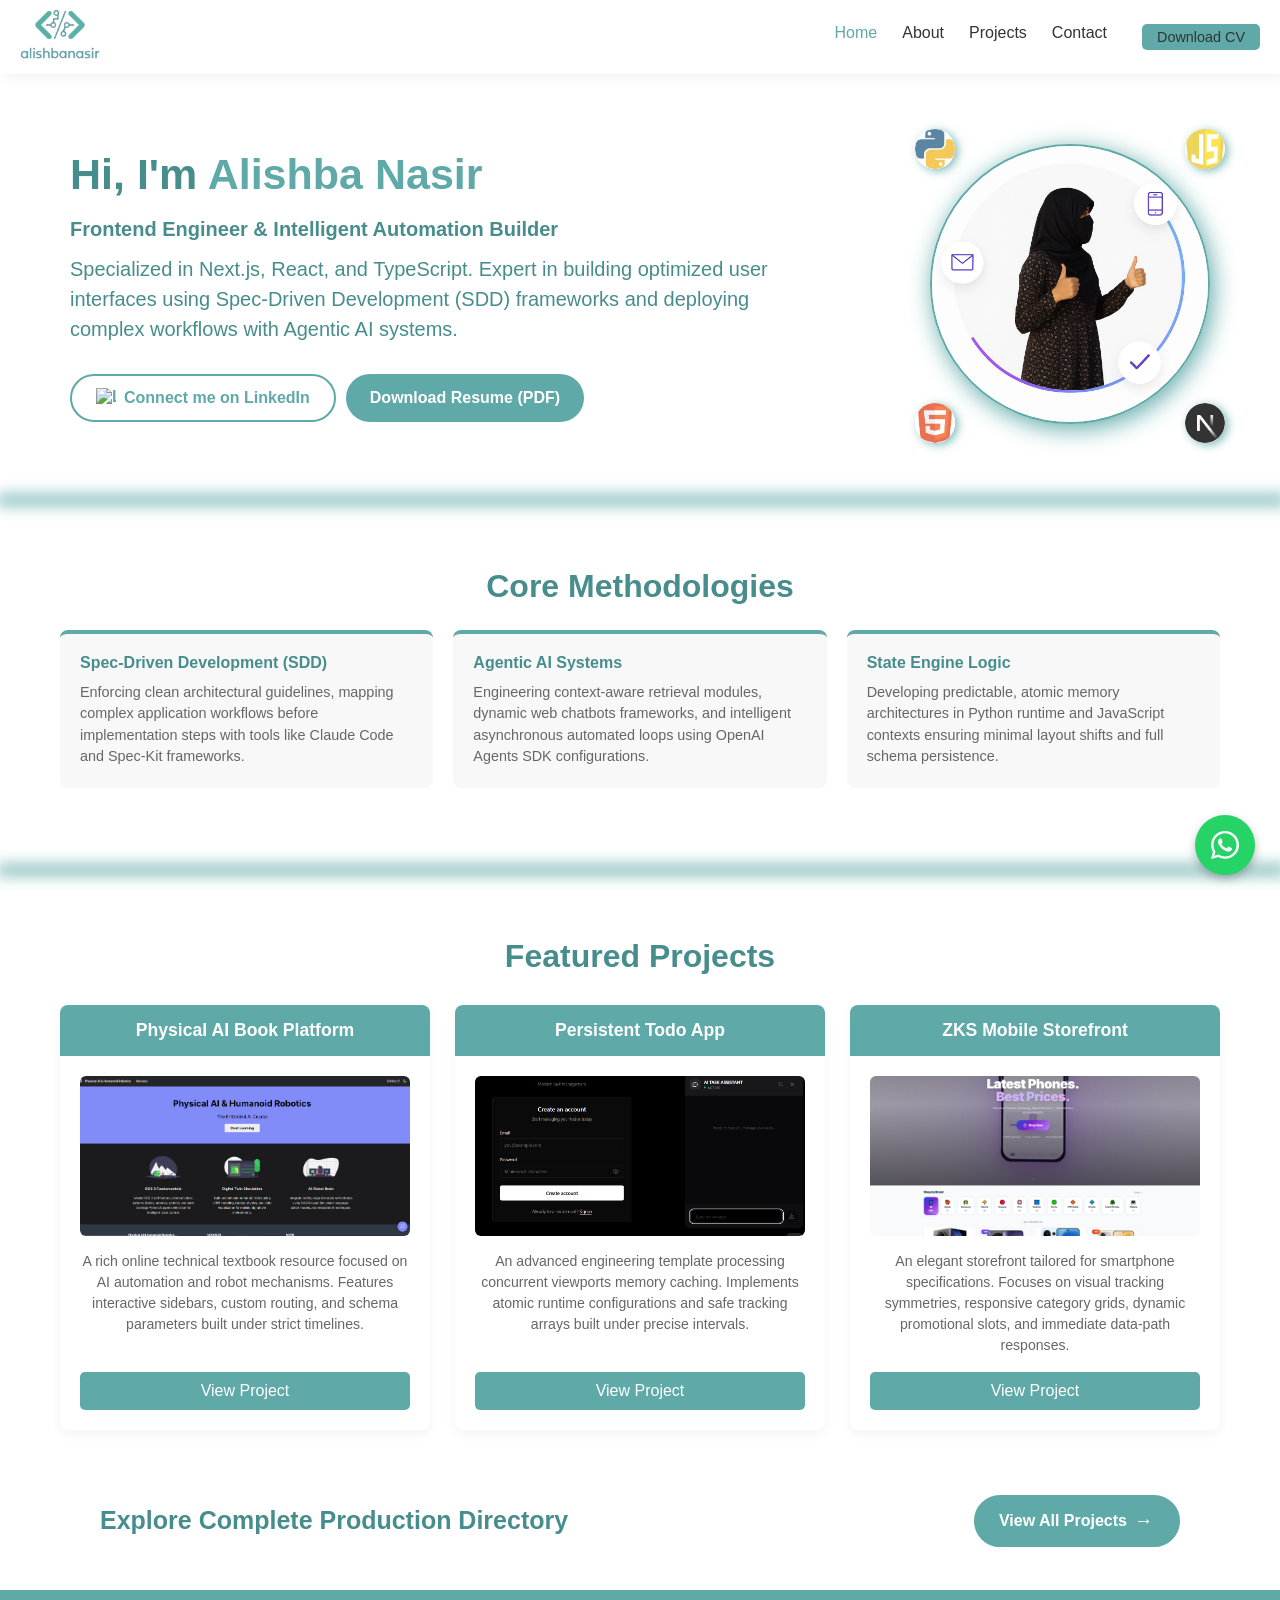
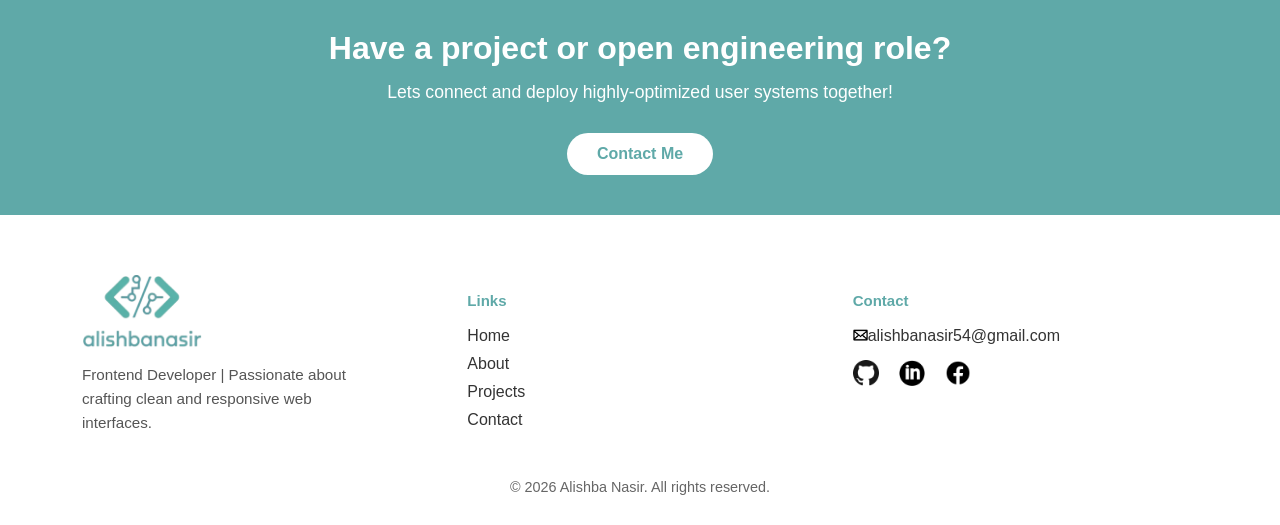
==== commit 2cfc0f6e: "update" ====
--- a/index.html
+++ b/index.html
@@ -10,6 +10,64 @@
   <link rel="stylesheet" href="/css/header.css" />
   <link rel="stylesheet" href="/css/home.css">
   <link rel="stylesheet" href="/css/footer.css">
+  <link rel="stylesheet" href="https://unpkg.com/aos@next/dist/aos.css" />
+  <style>
+    .responsive-grid-container {
+      display: grid;
+      grid-template-columns: repeat(auto-fit, minmax(300px, 1fr));
+      gap: 25px;
+      width: 100%;
+    }
+    @media (min-width: 1024px) {
+      .responsive-grid-container {
+        grid-template-columns: repeat(3, 1fr);
+      }
+    }
+    .universal-card {
+      background: #ffffff;
+      box-shadow: 0 4px 12px rgba(0,0,0,0.05);
+      border-radius: 8px;
+      display: flex;
+      flex-direction: column;
+      overflow: hidden;
+      transition: transform 0.2s ease;
+    }
+    .universal-card:hover {
+      transform: translateY(-5px);
+    }
+    .whatsapp-float {
+      position: fixed;
+      bottom: 25px;
+      right: 25px;
+      background-color: #25d366;
+      color: #fff;
+      border-radius: 50%;
+      width: 60px;
+      height: 60px;
+      display: flex;
+      justify-content: center;
+      align-items: center;
+      box-shadow: 0 4px 10px rgba(0, 0, 0, 0.25);
+      z-index: 9999;
+      transition: transform 0.2s ease, background-color 0.2s ease;
+    }
+    .whatsapp-float:hover {
+      transform: scale(1.1);
+      background-color: #20ba5a;
+    }
+    @media (max-width: 600px) {
+      .whatsapp-float {
+        bottom: 20px;
+        right: 20px;
+        width: 52px;
+        height: 52px;
+      }
+      .whatsapp-float svg {
+        width: 26px;
+        height: 26px;
+      }
+    }
+  </style>
 </head>
 
 <body>
@@ -40,17 +98,16 @@
     </ul>
   </header>
 
-  <div class="home">
+  <div class="home" style="width: 100%; overflow-x: hidden;">
     <section class="hero">
       <div class="hero-container">
-        <div class="hero-text">
+        <div class="hero-text" data-aos="fade-right">
           <h1>Hi, I'm <span>Alishba Nasir</span></h1>
           <p style="font-weight: bold; color: #468d8c; margin-bottom: 10px;">Frontend Engineer & Intelligent Automation Builder</p>
           <p>Specialized in Next.js, React, and TypeScript. Expert in building optimized user interfaces using Spec-Driven Development (SDD) frameworks and deploying complex workflows with Agentic AI systems.</p>
           <div class="hero-buttons" style="display: flex; gap: 10px; flex-wrap: wrap;">
             <a href="https://www.linkedin.com/in/alishba-nasirr/" target="_blank" class="btn outline linkedin-btn">
-              <img src="https://cdn.jsdelivr.net/gh/devicons/devicon/icons/linkedin/linkedin-original.svg"
-                alt="LinkedIn" class="icon">
+              <img src="https://cdn.jsdelivr.net/gh/devicons/devicon/icons/linkedin/linkedin-original.svg" alt="LinkedIn" class="icon">
               Connect me on LinkedIn
             </a>
             <a href="/assests/images/Alishba_Nasir_Resume.pdf" download class="btn primary">
@@ -58,9 +115,9 @@
             </a>
           </div>
         </div>
-        <div class="hero-image">
+        <div class="hero-image" data-aos="fade-left">
           <div class="image-wrapper">
-            <img src="/assests/images/pro.jpeg" alt="Alishba Nasir" />
+            <img src="/assests/images/pro.jpeg" alt="Alishba Nasir" onerror="this.src='/assests/images/pro.jpeg'" />
             <div class="svg-icons">
               <img src="/assests/images/python.webp" class="icon top-left" alt="python">
               <img src="/assests/images/java.svg" class="icon top-right" alt="JavaScript">
@@ -74,18 +131,18 @@
     
     <div class="hori"></div>
     
-    <section class="container" style="padding: 20px; text-align: center;">
-      <h2 style="font-size: 2rem; color: #468d8c; margin-bottom: 25px;">Core Methodologies</h2>
-      <div style="display: grid; grid-template-columns: repeat(auto-fit, minmax(250px, 1fr)); gap: 20px; margin-bottom: 40px;">
-        <div style="background: #f8f8f8; padding: 20px; border-radius: 8px; border-top: 4px solid #5fa9a8; text-align: left;">
+    <section class="container" style="padding: 40px 20px; text-align: center; max-width: 1200px; margin: 0 auto;">
+      <h2 style="font-size: 2rem; color: #468d8c; margin-bottom: 25px;" data-aos="fade-up">Core Methodologies</h2>
+      <div style="display: grid; grid-template-columns: repeat(auto-fit, minmax(280px, 1fr)); gap: 20px; margin-bottom: 40px;">
+        <div style="background: #f8f8f8; padding: 20px; border-radius: 8px; border-top: 4px solid #5fa9a8; text-align: left;" data-aos="zoom-in" data-aos-delay="100">
           <h4 style="color: #468d8c; margin-bottom: 10px;">Spec-Driven Development (SDD)</h4>
           <p style="font-size: 0.9rem; color: #666; line-height: 1.5;">Enforcing clean architectural guidelines, mapping complex application workflows before implementation steps with tools like Claude Code and Spec-Kit frameworks.</p>
         </div>
-        <div style="background: #f8f8f8; padding: 20px; border-radius: 8px; border-top: 4px solid #5fa9a8; text-align: left;">
+        <div style="background: #f8f8f8; padding: 20px; border-radius: 8px; border-top: 4px solid #5fa9a8; text-align: left;" data-aos="zoom-in" data-aos-delay="200">
           <h4 style="color: #468d8c; margin-bottom: 10px;">Agentic AI Systems</h4>
           <p style="font-size: 0.9rem; color: #666; line-height: 1.5;">Engineering context-aware retrieval modules, dynamic web chatbots frameworks, and intelligent asynchronous automated loops using OpenAI Agents SDK configurations.</p>
         </div>
-        <div style="background: #f8f8f8; padding: 20px; border-radius: 8px; border-top: 4px solid #5fa9a8; text-align: left;">
+        <div style="background: #f8f8f8; padding: 20px; border-radius: 8px; border-top: 4px solid #5fa9a8; text-align: left;" data-aos="zoom-in" data-aos-delay="300">
           <h4 style="color: #468d8c; margin-bottom: 10px;">State Engine Logic</h4>
           <p style="font-size: 0.9rem; color: #666; line-height: 1.5;">Developing predictable, atomic memory architectures in Python runtime and JavaScript contexts ensuring minimal layout shifts and full schema persistence.</p>
         </div>
@@ -94,64 +151,68 @@
 
     <div class="hori"></div>
 
-    <section class="projects">
-      <div class="container">
-        <h2 style="font-size: 2rem; color: #468d8c; margin-bottom: 30px; text-align: center;">Featured Projects</h2>
-        <div class="project-grid">
+    <section class="projects" style="width: 100%; max-width: 1200px; margin: 0 auto; padding: 40px 20px;">
+      <div class="container" style="width: 100%; padding: 0;">
+        <h2 style="font-size: 2rem; color: #468d8c; margin-bottom: 30px; text-align: center;" data-aos="fade-up">Featured Projects</h2>
+        
+        <div class="responsive-grid-container">
           
-          <div class="project-card">
-            <div class="project-category-top">
-              <h3>Physical AI Digital Book</h3>
-              <span style="font-size: 0.75rem; background: #eef7f6; color: #468d8c; padding: 2px 8px; border-radius: 4px; margin-left: auto;">🏆 Hackathon</span>
-            </div>
-            <div class="project-content-bottom">
-              <img src="/assests/images/blog1.png" alt="Physical AI Platform">
-              <p>A comprehensive technical textbook engine designed using Spec-Driven architectures. Incorporates an intelligent interactive RAG chatbot component utilizing context routing and metadata indexing schemas.</p>
-              <a href="https://physical-ai-humanoid-robotics-green-delta.vercel.app/" target="_blank" class="project-btn">View Project</a>
-            </div>
-          </div>
-
-          <div class="project-card">
-            <div class="project-category-top">
-              <h3>Persistent Todo Matrix</h3>
-              <span style="font-size: 0.75rem; background: #eef7f6; color: #468d8c; padding: 2px 8px; border-radius: 4px; margin-left: auto;">🏆 Hackathon</span>
-            </div>
-            <div class="project-content-bottom">
-              <img src="/assests/images/task.png" alt="Hackathon Todo Matrix">
-              <p>An advanced cross-device task portal managing complex runtime memory states. Built to demonstrate safe input validation layers, interactive sorting matrices, and persistent schema cache bindings.</p>
-              <a href="https://todoapp-chi-azure.vercel.app/" target="_blank" class="project-btn">View Project</a>
-            </div>
-          </div>
-
-          <div class="project-card">
-            <div class="project-category-top">
-              <h3>ZKS MOBILE Storefront</h3>
-            </div>
-            <div class="project-content-bottom">
-              <img src="/assests/images/furniture.png" alt="ZKS MOBILE Store">
-              <p>An elegant, responsive storefront tailored for mobile product data streams. Focuses on visual tracking symmetries, responsive category grids, and immediate data-path responses across viewports.</p>
-              <a href="https://zks-pi.vercel.app/" target="_blank" class="project-btn">View Project</a>
-            </div>
-          </div>
-
-        </div>
-      </div>
-    </section>
-
-    <section class="projects">
-      <div class="container">
-        <div class="services-header">
-          <h6 class="section-heading"><b>Explore Complete Production Directory</b></h6>
+          <div class="universal-card" data-aos="fade-up" data-aos-delay="100">
+            <div class="project-category-top" style="display: flex; justify-content: center; align-items: center; padding: 15px 20px; text-align: center; width: 100%;">
+              <h3 style="margin: 0; font-size: 1.1rem; width: 100%; text-align: center;">Physical AI Book Platform</h3>
+            </div>
+            <div class="project-content-bottom" style="padding: 20px; display: flex; flex-direction: column; justify-content: space-between; flex-grow: 1;">
+              <img src="/assests/images/book1.png" alt="AI Technical Book Engine" style="width: 100%; height: 160px; object-fit: cover; border-radius: 6px; margin-bottom: 15px;">
+              <p style="font-size: 0.88rem; line-height: 1.5; color: #666; margin-bottom: 15px; flex-grow: 1;">A rich online technical textbook resource focused on AI automation and robot mechanisms. Features interactive sidebars, custom routing, and schema parameters built under strict timelines.</p>
+              <div style="width: 100%; margin-top: auto;">
+                <a href="https://physical-ai-humanoid-robotics-green-delta.vercel.app/" target="_blank" class="project-btn" style="width: 100%; text-align: center; display: block; box-sizing: border-box;">View Project</a>
+              </div>
+            </div>
+          </div>
+
+          <div class="universal-card" data-aos="fade-up" data-aos-delay="200">
+            <div class="project-category-top" style="display: flex; justify-content: center; align-items: center; padding: 15px 20px; text-align: center; width: 100%;">
+              <h3 style="margin: 0; font-size: 1.1rem; width: 100%; text-align: center;">Persistent Todo App</h3>
+            </div>
+            <div class="project-content-bottom" style="padding: 20px; display: flex; flex-direction: column; justify-content: space-between; flex-grow: 1;">
+              <img src="/assests/images/todotask.png" alt="Persistent Todo State App" style="width: 100%; height: 160px; object-fit: cover; border-radius: 6px; margin-bottom: 15px;">
+              <p style="font-size: 0.88rem; line-height: 1.5; color: #666; margin-bottom: 15px; flex-grow: 1;">An advanced engineering template processing concurrent viewports memory caching. Implements atomic runtime configurations and safe tracking arrays built under precise intervals.</p>
+              <div style="width: 100%; margin-top: auto;">
+                <a href="https://todoapp-chi-azure.vercel.app/" target="_blank" class="project-btn" style="width: 100%; text-align: center; display: block; box-sizing: border-box;">View Project</a>
+              </div>
+            </div>
+          </div>
+
+          <div class="universal-card" data-aos="fade-up" data-aos-delay="300">
+            <div class="project-category-top" style="display: flex; justify-content: center; align-items: center; padding: 15px 20px; text-align: center; width: 100%;">
+              <h3 style="margin: 0; font-size: 1.1rem; width: 100%; text-align: center;">ZKS Mobile Storefront</h3>
+            </div>
+            <div class="project-content-bottom" style="padding: 20px; display: flex; flex-direction: column; justify-content: space-between; flex-grow: 1;">
+              <img src="/assests/images/zks.png" alt="Premium Mobile Brand Store" style="width: 100%; height: 160px; object-fit: cover; border-radius: 6px; margin-bottom: 15px;">
+              <p style="font-size: 0.88rem; line-height: 1.5; color: #666; margin-bottom: 15px; flex-grow: 1;">An elegant storefront tailored for smartphone specifications. Focuses on visual tracking symmetries, responsive category grids, dynamic promotional slots, and immediate data-path responses.</p>
+              <div style="width: 100%; margin-top: auto;">
+                <a href="https://zks-pi.vercel.app/" target="_blank" class="project-btn" style="width: 100%; text-align: center; display: block; box-sizing: border-box;">View Project</a>
+              </div>
+            </div>
+          </div>
+
+        </div>
+      </div>
+    </section>
+
+    <section class="projects" style="max-width: 1200px; margin: 0 auto; padding: 0 20px;">
+      <div class="container" style="width: 100%;">
+        <div class="services-header" style="display: flex; justify-content: space-between; align-items: center; flex-wrap: wrap; gap: 15px;">
+          <h6 class="section-heading" style="margin: 0;"><b>Explore Complete Production Directory</b></h6>
           <a href="/project.html" class="view-all-services-btn">
-            View All Projects
-            <span class="arrow-icon">&#x2192;</span>
+            View All Projects <span class="arrow-icon">&#x2192;</span>
           </a>
         </div>
       </div>
     </section>
 
     <br>
-    <section class="cta-section">
+    <section class="cta-section" style="padding: 40px 20px;" data-aos="zoom-in">
       <h2>Have a project or open engineering role?</h2>
       <p>Lets connect and deploy highly-optimized user systems together!</p>
       <a href="/contact.html" class="btn primary">Contact Me</a>
@@ -190,12 +251,28 @@
     </div>
   </footer>
 
+  <a href="https://wa.me/923368219479?text=Hi%20Alishba,%20I%20saw%20your%20developer%20portfolio%20and%20I%20would%20like%20to%20get%20a%20website%20created%20by%20you.%20Let's%20discuss%20the%20project%20details!" class="whatsapp-float" target="_blank" rel="noopener noreferrer" title="Chat on WhatsApp">
+    <svg xmlns="http://www.w3.org/2000/svg" viewBox="0 0 448 512" width="32" height="32" fill="#ffffff">
+      <path d="M380.9 97.1C339 55.1 283.2 32 223.9 32c-122.4 0-222 99.6-222 222 0 39.1 10.2 77.3 29.6 111L0 480l117.7-30.9c32.4 17.7 68.9 27 106.1 27h.1c122.3 0 224.1-99.6 224.1-222 0-59.3-25.2-115-67.1-157zm-157 341.6c-33.2 0-65.7-8.9-93.6-25.7l-6.7-4-69.6 18.3 18.7-67.9-4.4-7c-18.5-29.4-28.2-63.3-28.2-98.2 0-101.7 81.8-184.5 181.8-184.5 49.3 0 95.6 19.2 130.4 54.1 34.8 34.9 56.2 81.2 56.1 130.5 0 101.8-84.9 184.6-185 184.6zm101.2-138.2c-5.5-2.8-32.8-16.2-37.9-18-5.1-1.9-8.8-2.8-12.5 2.8-3.7 5.6-14.3 18-17.6 21.8-3.2 3.7-6.5 4.2-12 1.4-32.6-16.3-54-29.1-75.5-66-5.7-9.8 5.7-9.1 16.3-30.3 1.8-3.7 .9-6.9-.5-9.7-1.4-2.8-12.5-30.1-17.1-41.2-4.5-10.8-9.1-9.3-12.5-9.5-3.2-.2-6.9-.2-10.6-.2-3.7 0-9.7 1.4-14.8 6.9-5.1 5.6-19.4 19-19.4 46.3 0 27.3 19.9 53.7 22.6 57.4 2.8 3.7 39.1 59.7 94.8 83.8 35.2 15.2 49 16.5 66.6 13.9 10.7-1.6 32.8-13.4 37.4-26.4 4.6-13 4.6-24.1 3.2-26.4-1.3-2.5-5-3.9-10.5-6.6z"/>
+    </svg>
+  </a>
+
   <script>
     function toggleSidebar() {
       const sidebar = document.getElementById("sidebar");
       sidebar.classList.toggle("show");
     }
   </script>
+  <script src="https://unpkg.com/aos@next/dist/aos.js"></script>
+  <script>
+    AOS.init({
+      offset: 100,
+      delay: 50,
+      duration: 800,
+      easing: 'ease-in-out',
+      once: true
+    });
+  </script>
 </body>
 
 </html>
--- a/css/home.css
+++ b/css/home.css
@@ -10,6 +10,20 @@
   box-sizing: border-box;
   background-color: #ffffff;
   overflow-x: hidden;
+}
+
+/* ✨ PREMIUM TRANSITION MATRIX */
+.reveal-element {
+  opacity: 0;
+  transform: translateY(40px);
+  transition: opacity 0.8s cubic-bezier(0.25, 1, 0.5, 1), transform 0.8s cubic-bezier(0.25, 1, 0.5, 1);
+  will-change: transform, opacity;
+}
+
+/* Jab intersection observer element ko pick karega */
+.reveal-element.active {
+  opacity: 1;
+  transform: translateY(0);
 }
 
 /* home */
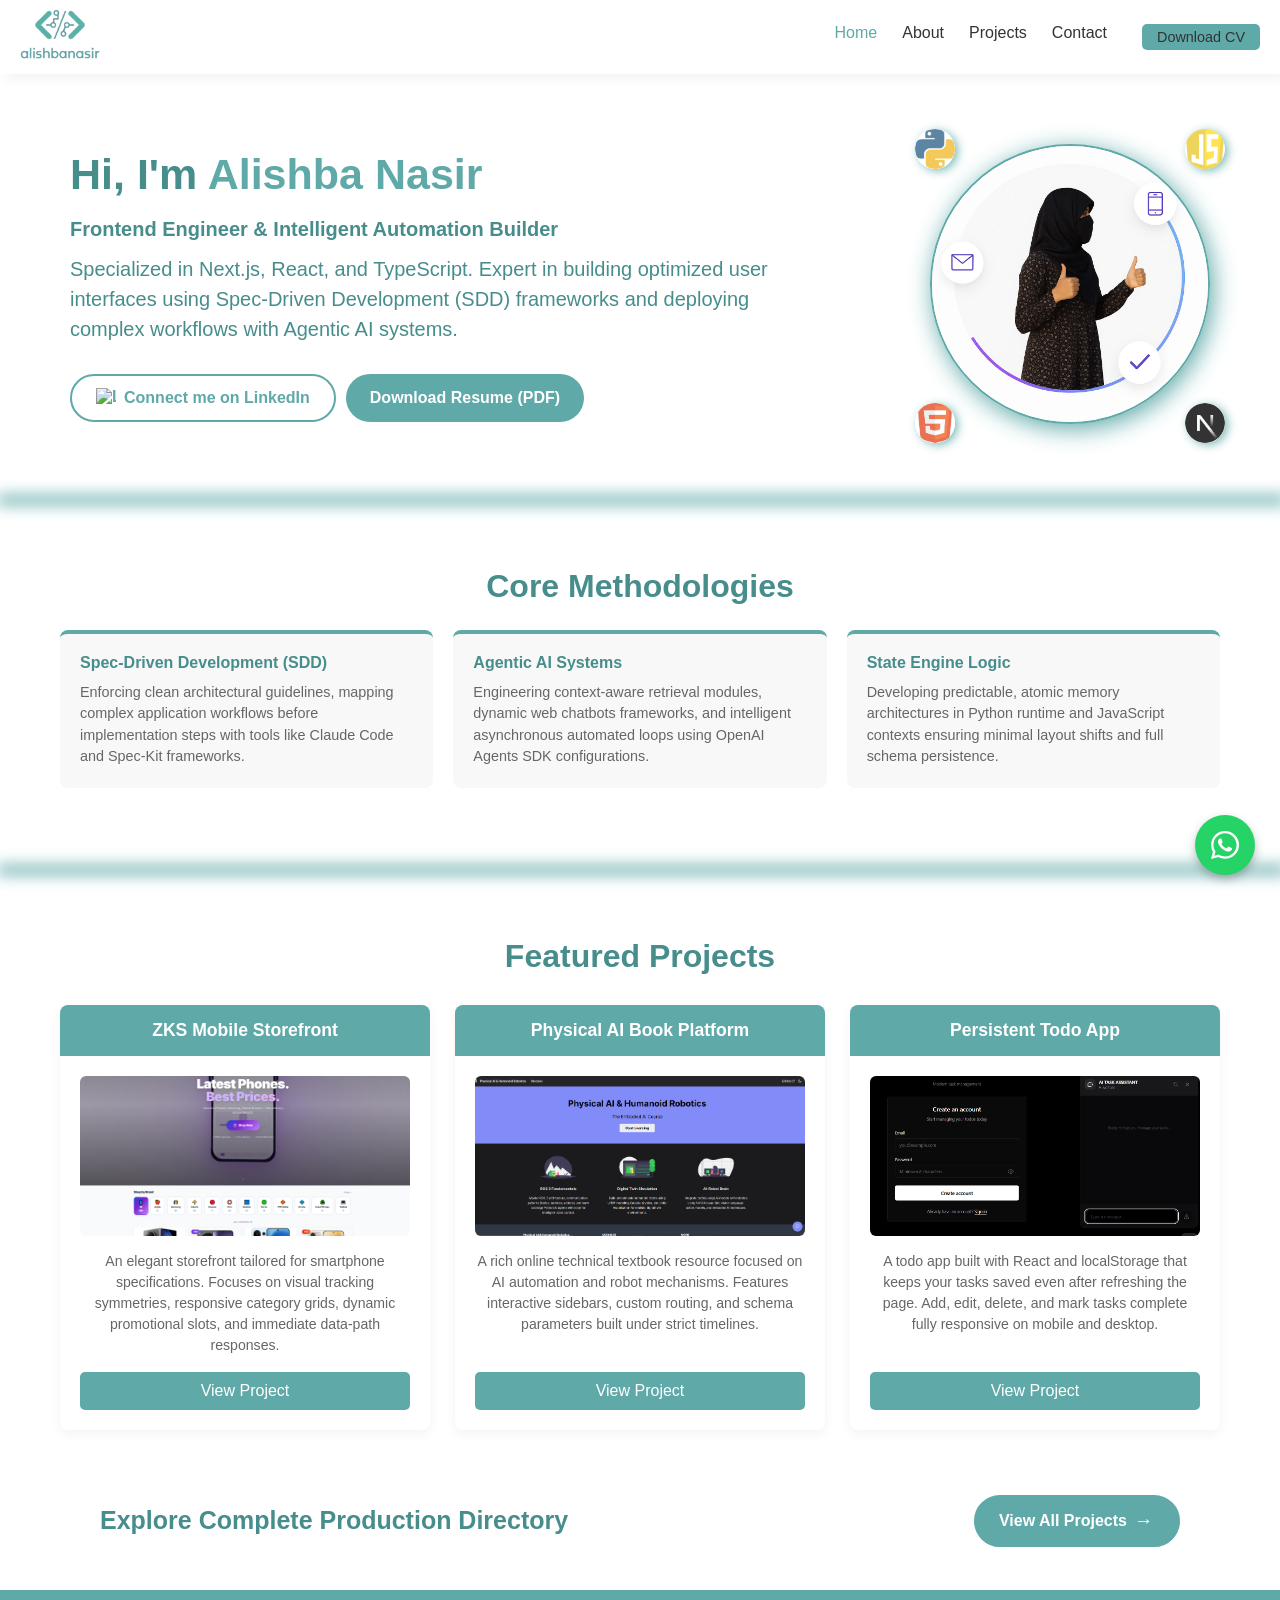
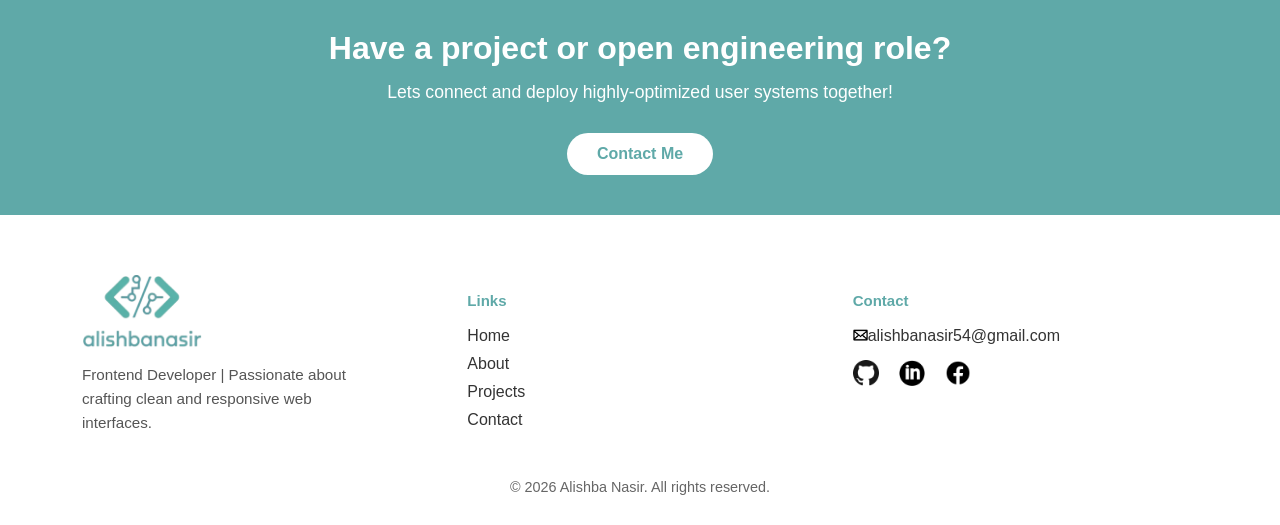
==== commit 724a0695: "updated" ====
--- a/index.html
+++ b/index.html
@@ -157,6 +157,19 @@
         
         <div class="responsive-grid-container">
           
+  <div class="universal-card" data-aos="fade-up" data-aos-delay="300">
+            <div class="project-category-top" style="display: flex; justify-content: center; align-items: center; padding: 15px 20px; text-align: center; width: 100%;">
+              <h3 style="margin: 0; font-size: 1.1rem; width: 100%; text-align: center;">ZKS Mobile Storefront</h3>
+            </div>
+            <div class="project-content-bottom" style="padding: 20px; display: flex; flex-direction: column; justify-content: space-between; flex-grow: 1;">
+              <img src="/assests/images/zks.png" alt="Premium Mobile Brand Store" style="width: 100%; height: 160px; object-fit: cover; border-radius: 6px; margin-bottom: 15px;">
+              <p style="font-size: 0.88rem; line-height: 1.5; color: #666; margin-bottom: 15px; flex-grow: 1;">An elegant storefront tailored for smartphone specifications. Focuses on visual tracking symmetries, responsive category grids, dynamic promotional slots, and immediate data-path responses.</p>
+              <div style="width: 100%; margin-top: auto;">
+                <a href="https://zks-pi.vercel.app/" target="_blank" class="project-btn" style="width: 100%; text-align: center; display: block; box-sizing: border-box;">View Project</a>
+              </div>
+            </div>
+          </div>
+
           <div class="universal-card" data-aos="fade-up" data-aos-delay="100">
             <div class="project-category-top" style="display: flex; justify-content: center; align-items: center; padding: 15px 20px; text-align: center; width: 100%;">
               <h3 style="margin: 0; font-size: 1.1rem; width: 100%; text-align: center;">Physical AI Book Platform</h3>
@@ -176,22 +189,9 @@
             </div>
             <div class="project-content-bottom" style="padding: 20px; display: flex; flex-direction: column; justify-content: space-between; flex-grow: 1;">
               <img src="/assests/images/todotask.png" alt="Persistent Todo State App" style="width: 100%; height: 160px; object-fit: cover; border-radius: 6px; margin-bottom: 15px;">
-              <p style="font-size: 0.88rem; line-height: 1.5; color: #666; margin-bottom: 15px; flex-grow: 1;">An advanced engineering template processing concurrent viewports memory caching. Implements atomic runtime configurations and safe tracking arrays built under precise intervals.</p>
+              <p style="font-size: 0.88rem; line-height: 1.5; color: #666; margin-bottom: 15px; flex-grow: 1;">A todo app built with React and localStorage that keeps your tasks saved even after refreshing the page. Add, edit, delete, and mark tasks complete fully responsive on mobile and desktop.</p>
               <div style="width: 100%; margin-top: auto;">
                 <a href="https://todoapp-chi-azure.vercel.app/" target="_blank" class="project-btn" style="width: 100%; text-align: center; display: block; box-sizing: border-box;">View Project</a>
-              </div>
-            </div>
-          </div>
-
-          <div class="universal-card" data-aos="fade-up" data-aos-delay="300">
-            <div class="project-category-top" style="display: flex; justify-content: center; align-items: center; padding: 15px 20px; text-align: center; width: 100%;">
-              <h3 style="margin: 0; font-size: 1.1rem; width: 100%; text-align: center;">ZKS Mobile Storefront</h3>
-            </div>
-            <div class="project-content-bottom" style="padding: 20px; display: flex; flex-direction: column; justify-content: space-between; flex-grow: 1;">
-              <img src="/assests/images/zks.png" alt="Premium Mobile Brand Store" style="width: 100%; height: 160px; object-fit: cover; border-radius: 6px; margin-bottom: 15px;">
-              <p style="font-size: 0.88rem; line-height: 1.5; color: #666; margin-bottom: 15px; flex-grow: 1;">An elegant storefront tailored for smartphone specifications. Focuses on visual tracking symmetries, responsive category grids, dynamic promotional slots, and immediate data-path responses.</p>
-              <div style="width: 100%; margin-top: auto;">
-                <a href="https://zks-pi.vercel.app/" target="_blank" class="project-btn" style="width: 100%; text-align: center; display: block; box-sizing: border-box;">View Project</a>
               </div>
             </div>
           </div>
@@ -251,8 +251,8 @@
     </div>
   </footer>
 
-  <a href="https://wa.me/923368219479?text=Hi%20Alishba,%20I%20saw%20your%20developer%20portfolio%20and%20I%20would%20like%20to%20get%20a%20website%20created%20by%20you.%20Let's%20discuss%20the%20project%20details!" class="whatsapp-float" target="_blank" rel="noopener noreferrer" title="Chat on WhatsApp">
-    <svg xmlns="http://www.w3.org/2000/svg" viewBox="0 0 448 512" width="32" height="32" fill="#ffffff">
+      <a href="https://wa.me/923368219479?text=Hi%20Alishba%2C%20I%20visited%20your%20portfolio%20and%20would%20like%20to%20discuss%20a%20project%20or%20opportunity%20with%20you." class="whatsapp-float" target="_blank" rel="noopener noreferrer" title="Chat on WhatsApp">
+      <svg xmlns="http://www.w3.org/2000/svg" viewBox="0 0 448 512" width="32" height="32" fill="#ffffff">
       <path d="M380.9 97.1C339 55.1 283.2 32 223.9 32c-122.4 0-222 99.6-222 222 0 39.1 10.2 77.3 29.6 111L0 480l117.7-30.9c32.4 17.7 68.9 27 106.1 27h.1c122.3 0 224.1-99.6 224.1-222 0-59.3-25.2-115-67.1-157zm-157 341.6c-33.2 0-65.7-8.9-93.6-25.7l-6.7-4-69.6 18.3 18.7-67.9-4.4-7c-18.5-29.4-28.2-63.3-28.2-98.2 0-101.7 81.8-184.5 181.8-184.5 49.3 0 95.6 19.2 130.4 54.1 34.8 34.9 56.2 81.2 56.1 130.5 0 101.8-84.9 184.6-185 184.6zm101.2-138.2c-5.5-2.8-32.8-16.2-37.9-18-5.1-1.9-8.8-2.8-12.5 2.8-3.7 5.6-14.3 18-17.6 21.8-3.2 3.7-6.5 4.2-12 1.4-32.6-16.3-54-29.1-75.5-66-5.7-9.8 5.7-9.1 16.3-30.3 1.8-3.7 .9-6.9-.5-9.7-1.4-2.8-12.5-30.1-17.1-41.2-4.5-10.8-9.1-9.3-12.5-9.5-3.2-.2-6.9-.2-10.6-.2-3.7 0-9.7 1.4-14.8 6.9-5.1 5.6-19.4 19-19.4 46.3 0 27.3 19.9 53.7 22.6 57.4 2.8 3.7 39.1 59.7 94.8 83.8 35.2 15.2 49 16.5 66.6 13.9 10.7-1.6 32.8-13.4 37.4-26.4 4.6-13 4.6-24.1 3.2-26.4-1.3-2.5-5-3.9-10.5-6.6z"/>
     </svg>
   </a>
